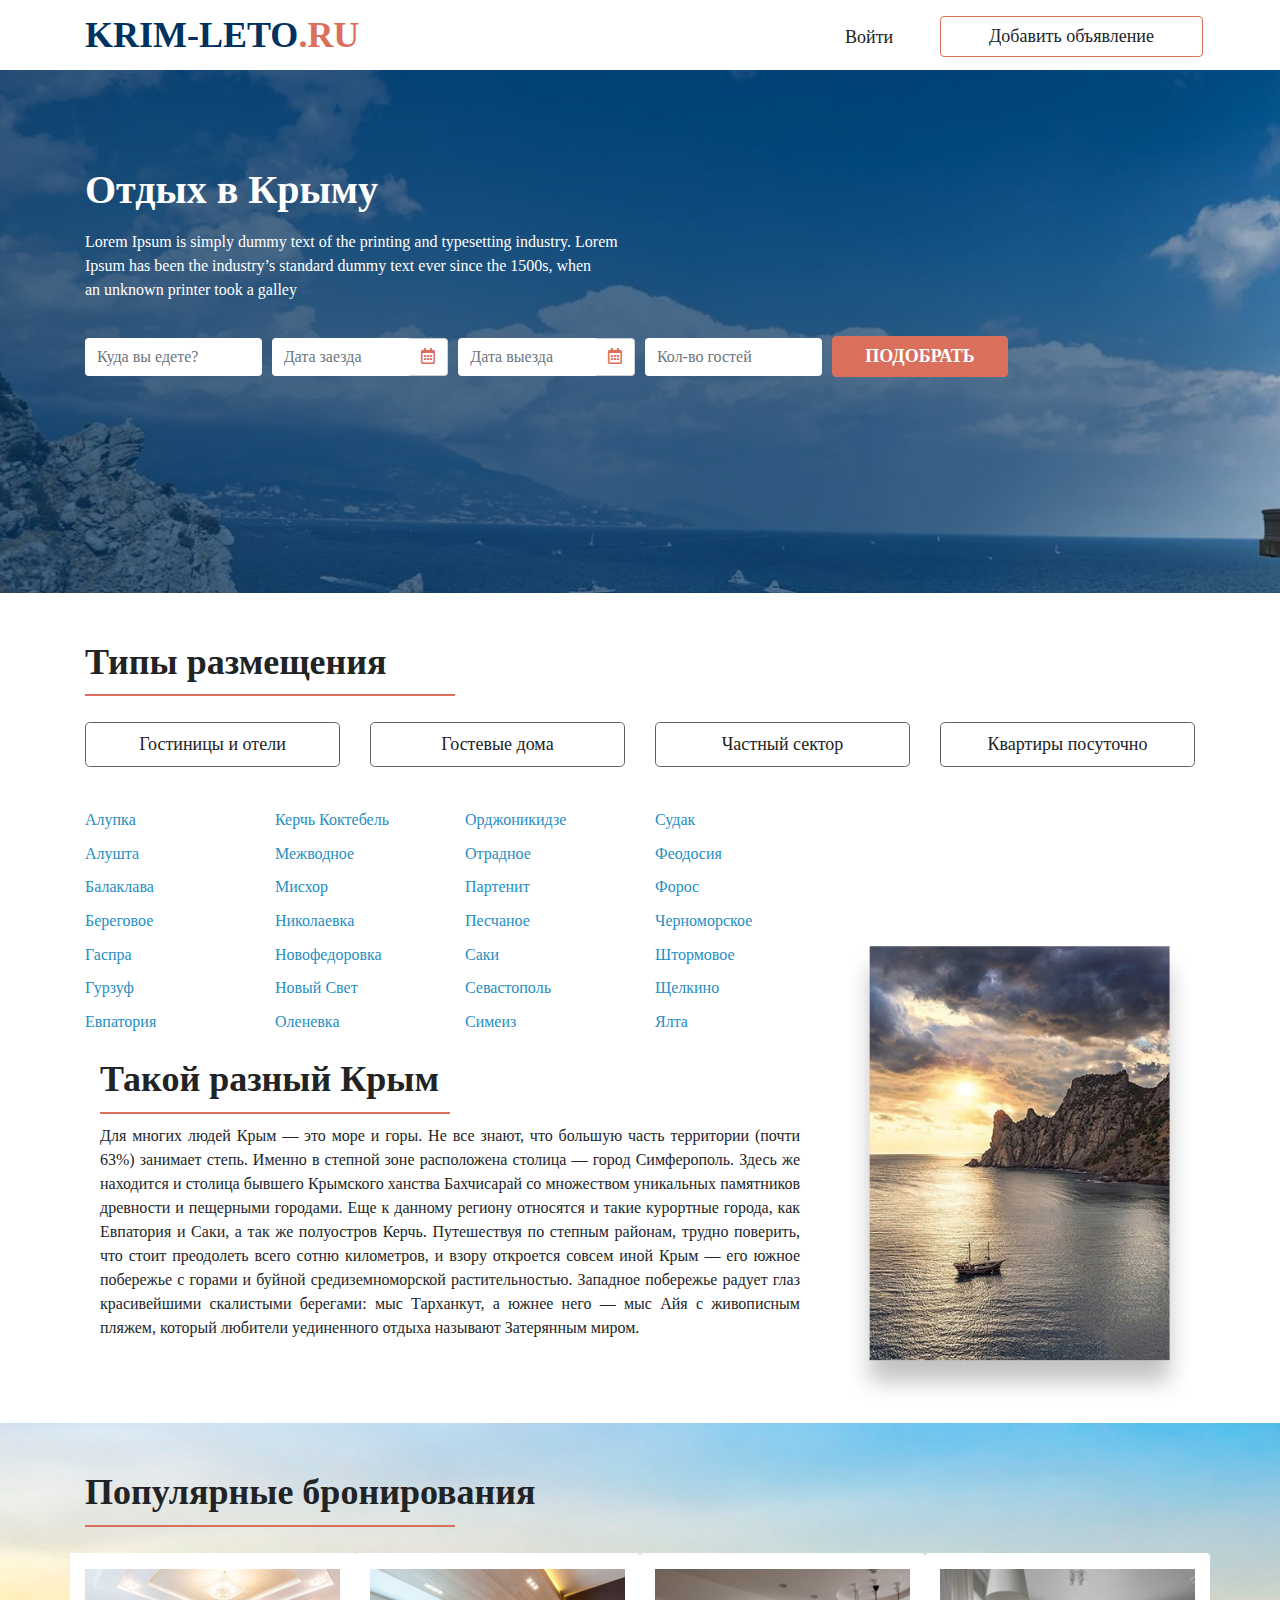
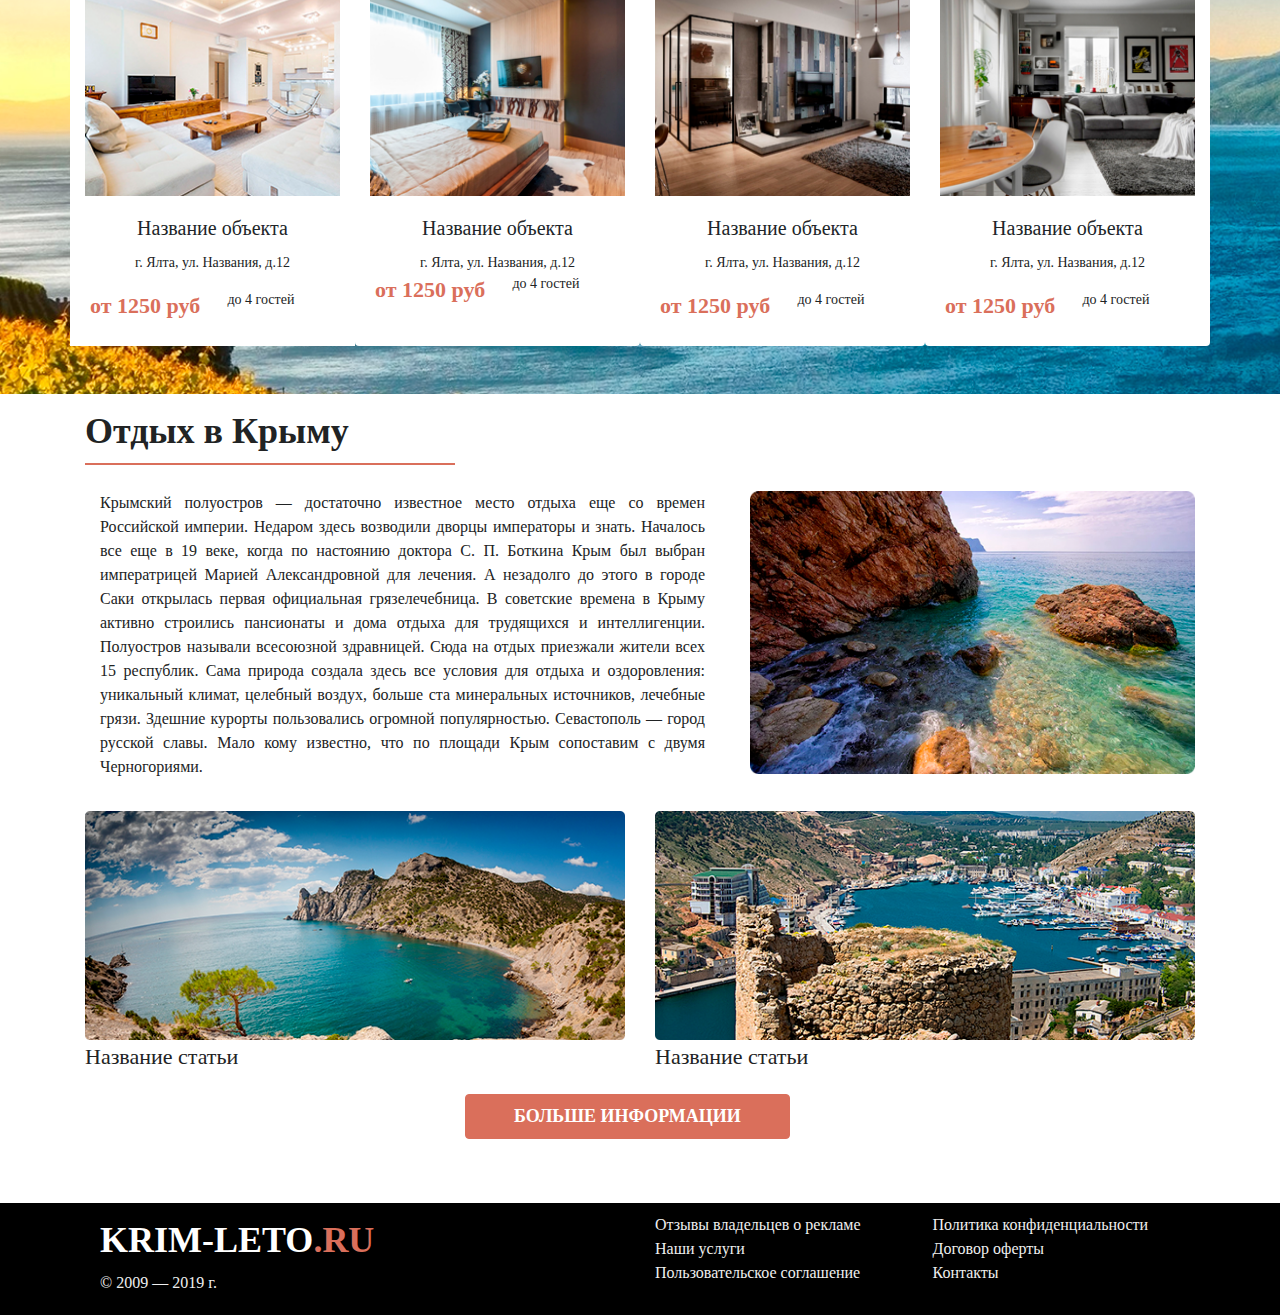
==== index.html @ 52e7d155 "1str" ====
<!doctype html>
<html lang="ru">

<head>
  <meta charset="utf-8">
  <meta name="viewport" content="width=device-width, initial-scale=1, shrink-to-fit=no">
  <title>Аренда недвижимости в&nbsp;Крыму</title>

  <link href="css/normalize.css" rel="stylesheet">
  <link rel="stylesheet" href="https://stackpath.bootstrapcdn.com/bootstrap/4.3.1/css/bootstrap.css" integrity="sha384-ggOyR0iXCbMQv3Xipma34MD+dH/1fQ784/j6cY/iJTQUOhcWr7x9JvoRxT2MZw1T" crossorigin="anonymous">
  <link rel="stylesheet" href="https://stackpath.bootstrapcdn.com/bootstrap/4.3.1/css/bootstrap.min.css" integrity="sha384-ggOyR0iXCbMQv3Xipma34MD+dH/1fQ784/j6cY/iJTQUOhcWr7x9JvoRxT2MZw1T" crossorigin="anonymous">
  <link href="css/bootstrap.css" rel="stylesheet">
  <link href="css/style.css" rel="stylesheet">
  <link rel="stylesheet" href="fontawesome/css/all.min.css">
  <script src="https://stackpath.bootstrapcdn.com/bootstrap/4.3.1/js/bootstrap.min.js" integrity="sha384-JjSmVgyd0p3pXB1rRibZUAYoIIy6OrQ6VrjIEaFf/nJGzIxFDsf4x0xIM+B07jRM" crossorigin="anonymous"></script>
  <link href="js/bootstrap.js">


</head>

<body class="krim-project">

  <header>
    <div class="menu-bar py-2">
      <div class="container">
        <div class="row">
          <div class="col-xl-8 col-12">
            <i class="fa fa-bars fa-2x d-xl-none d-xs-block px-3" aria-hidden="true"></i>
            <a class="krim_Leto_ru" href="/">Krim-leto<span class="logo-orange">.ru</span>
            </a>

          </div>
          <div class="col-xl-1 d-none d-xl-block pt-3">
            <a class="link-page navigation-item-link" href="#">Войти</a>
          </div>

          <div class="col-xl-3 d-none d-xl-block mt-2">
            <a class="btn px-5 navigation-item-button">Добавить&nbsp;объявление</a>
          </div>
        </div>
      </div>
    </div>


    <div class="header py-xl-5 pt-5 header-background img-fluid h-25">
      <div class="container pb-5">
        <div class="row align-items-center">

          <div class="col-xl-12 col-12 pt-xl-5 pb-xl-2 pb-1">
            <h1 class="header__title">Отдых в Крыму</h1>
          </div>


          <div class="col-xl-6 d-none d-xl-block">
            <p class="header__text">Lorem Ipsum is&nbsp;simply dummy text of&nbsp;the printing and typesetting industry. Lorem Ipsum has been the industry&rsquo;s standard dummy text ever since the 1500s, when an&nbsp;unknown printer took a&nbsp;galley</p>
          </div>
        </div>


        <div class="form-serch form-row pb-3 align-items-center pb-5 mb-5">
          <div class="col-xl-2 col-12 mb-4">
            <input type="text" class="form-control border-0" id="input_nav" placeholder="Куда вы&nbsp;едете?">
          </div>
          <div class="col-xl-2 col-6 mb-4">
            <div class="input-group">
              <input type="text" class="form-control border-0" placeholder="Дата заезда">
              <div class="input-group-append">
                <button class="btn btn_date" type="button">
                  <i class="far fa-calendar-alt"></i>
                </button>
              </div>
            </div>
          </div>
          <div class="col-xl-2 col-6 mb-4">
            <div class="input-group">
              <input type="text" class="form-control border-0" placeholder="Дата выезда">
              <div class="input-group-append">
                <button class="btn btn_date" type="button">
                  <i class="far fa-calendar-alt"></i>
                </button>
              </div>
            </div>
          </div>
          <div class="col-xl-2 col-12 mb-4">
            <input type="text" class="form-control border-0" id="input_guests" placeholder="Кол-во гостей">
          </div>
          <div class="col-xl-2 col-12 mb-4">
            <button type="submit" class="btn px-xl-4  w-100 choice__button ">Подобрать</button>
          </div>

        </div>
      </div>
    </div>

  </header>


  <main>
    <section class="about" id="about">
      <div class="container">
        <div class="row">
          <div class="col-xl-12 col-12 pt-5">
            <h2 class="about__title">Типы размещения</h2>
            <div class="col-xl-4 line"></div>
          </div>
        </div>
      </div>

      <div class="container my-3">
        <div class="row">
          <div class="objects__category col-xl-3 col-12 mb-3">
            <a href="#" class="objects__category__type btn btn-outline-secondary btn-lg btn-block" role="button" aria-pressed="true">Гостиницы и&nbsp;отели</a>
          </div>
          <div class="objects__category col-xl-3 col-12 mb-3">
            <a href="#" class="objects__category__type btn btn-outline-secondary btn-lg btn-block" role="button" aria-pressed="true">Гостевые дома</a>
          </div>
          <div class="objects__category col-xl-3 col-12 mb-3">
            <a href="#" class="objects__category__type btn btn-outline-secondary btn-lg btn-block" role="button" aria-pressed="true">Частный сектор</a>
          </div>
          <div class="objects__category col-xl-3 col-12 mb-3">
            <a href="#" class="objects__category__type btn btn-outline-secondary btn-lg btn-block" role="button" aria-pressed="true">Квартиры посуточно</a>

          </div>

        </div>
      </div>


      <div class="container">
        <div class="row">
          <div class="col-xl-8 col-12 left-side">

            <div class="row">
              <div class="col-xl-3 col-6">
                <h3 class="about_h3"> <a class="town" href="#">Алупка</a></h3>
                <h3 class="about_h3"> <a class="town" href="#">Алушта</a></h3>
                <h3 class="about_h3"> <a class="town" href="#">Балаклава</a></h3>
                <h3 class="about_h3"> <a class="town" href="#">Береговое</a></h3>
                <h3 class="about_h3"> <a class="town" href="#">Гаспра</a></h3>
                <h3 class="about_h3"> <a class="town" href="#">Гурзуф</a></h3>
                <h3 class="about_h3"> <a class="town" href="#">Евпатория</a></h3>
              </div>

              <div class="col-xl-3 col-6">
                <h3 class="about_h3"> <a class="town" href="#">Керчь&nbsp;Коктебель</a></h3>
                <h3 class="about_h3"> <a class="town" href="#">Межводное</a></h3>
                <h3 class="about_h3"> <a class="town" href="#">Мисхор</a></h3>
                <h3 class="about_h3"> <a class="town" href="#">Николаевка</a></h3>
                <h3 class="about_h3"> <a class="town" href="#">Новофедоровка</a></h3>
                <h3 class="about_h3"> <a class="town" href="#">Новый Свет</a></h3>
                <h3 class="about_h3"> <a class="town" href="#">Оленевка </a></h3>
              </div>
              <div class="col-xl-3 d-none d-xl-block">
                <h3 class="about_h3"> <a class="town" href="#">Орджоникидзе</a></h3>
                <h3 class="about_h3"> <a class="town" href="#">Отрадное</a></h3>
                <h3 class="about_h3"> <a class="town" href="#">Партенит</a></h3>
                <h3 class="about_h3"> <a class="town" href="#">Песчаное</a></h3>
                <h3 class="about_h3"> <a class="town" href="#">Саки</a></h3>
                <h3 class="about_h3"> <a class="town" href="#">Севастополь</a></h3>
                <h3 class="about_h3"> <a class="town" href="#">Симеиз</a></h3>
              </div>
              <div class="col-xl-3 d-none d-xl-block">
                <h3 class="about_h3"> <a class="town" href="#">Судак</a></h3>
                <h3 class="about_h3"> <a class="town" href="#">Феодосия</a></h3>
                <h3 class="about_h3"> <a class="town" href="#">Форос</a></h3>
                <h3 class="about_h3"> <a class="town" href="#">Черноморское</a></h3>
                <h3 class="about_h3"> <a class="town" href="#">Штормовое</a></h3>
                <h3 class="about_h3"> <a class="town" href="#">Щелкино</a></h3>
                <h3 class="about_h3"> <a class="town" href="#">Ялта</a></h3>
              </div>

              <div class="col-12 d-xl-none d-xs-block pt-3 pb-0">
                <a class="show-all" aria-hidden="true" href="#"><ins>
                    Смотреть все</ins>
                </a>
              </div>


            </div>



            <div class="col-xl-12 col-12 pt-4">
              <h2 class="about__title">Такой разный Крым</h2>
              <div class="col-xl-6 line"></div>
              <p class="te text-justify">Для многих людей Крым&nbsp;&mdash;
                это море и&nbsp;горы. Не&nbsp;все знают, что большую часть территории
                (почти 63%) занимает степь. Именно в&nbsp;степной зоне расположена
                столица&nbsp;&mdash; город Симферополь. Здесь&nbsp;же находится и&nbsp;столица
                бывшего Крымского ханства Бахчисарай со&nbsp;множеством уникальных памятников
                древности и&nbsp;пещерными городами. Еще к&nbsp;данному региону относятся и&nbsp;такие
                курортные города, как Евпатория и&nbsp;Саки, а&nbsp;так&nbsp;же полуостров Керчь.
                Путешествуя по&nbsp;степным районам, трудно поверить, что стоит преодолеть всего
                сотню километров, и&nbsp;взору откроется совсем иной Крым&nbsp;&mdash; его южное побережье
                с&nbsp;горами и&nbsp;буйной средиземноморской растительностью. Западное побережье радует
                глаз красивейшими скалистыми берегами: мыс Тарханкут, а&nbsp;южнее него&nbsp;&mdash;
                мыс Айя с&nbsp;живописным пляжем, который любители уединенного отдыха называют
                Затерянным миром.</p>
            </div>
          </div>





          <div class="col-xl-4 col-12 mt-xl-5 pt-xl-5">
            <p> <img class="mt-xl-5 w-100 h-100 image-hover img-rotate-y" src="images/shadow.png" alt="Бронирования в Крыму">
          </div>
        </div>
      </div>


    </section>

    <section class="cards py-5">
      <div class="container">
        <div class="row">
          <div class="col-xl-12 col-12">
            <h2 class="about__title">Популярные бронирования</h2>
            <div class="col-xl-4 line"></div>
          </div>
        </div>
      </div>

      <div class="mt-3">
        <div class="container">
          <div class="row justify-content-center">
            <div class="col-xl-3 col-11 cards__popular__object">
              <img src="images/hotel4.png" class="image-krim card-img-top pt-3" alt="Объект в Крыму">
              <div class="card-body">
                <h5 class="card-title text-center">Название объекта</h5>
                <p class="cards__popular__object__adress text-center">г. Ялта, ул. Названия, д.12</p>
                <div class="info">
                  <div class="row">
                    <div class="col-xl-6 px-0">

                      <p class="card-text">
                        <small class="cards__popular__object__price">от&nbsp;1250 руб</small></p>
                    </div>
                    <div class="col-xl-6">
                      <p class="cards__popular__object__guest">до&nbsp;4&nbsp;гостей</p>
                    </div>
                  </div>
                </div>
              </div>
            </div>


            <div class="col-xl-3 d-none col-11 d-xl-block card cards__popular__object">
              <img src="images/hotel3.png" class="image-krim card-img-top pt-3" alt="Объект в Крыму">
              <div class="card-body">
                <h5 class="card-title text-center">Название объекта</h5>
                <div class="cards__popular__object__adress text-center">г. Ялта, ул. Названия, д.12</div>
                <div class="info">
                  <div class="row">
                    <div class="col-xl-6 px-0">

                      <p class="card-text">
                        <small class="cards__popular__object__price">от&nbsp;1250 руб</small></p>
                    </div>
                    <div class="col-xl-6">
                      <p class="cards__popular__object__guest">до&nbsp;4&nbsp;гостей</p>
                    </div>
                  </div>
                </div>
              </div>
            </div>

            <div class="col-xl-3 col-11 d-none d-xl-block card cards__popular__object">
              <img src="images/hotel2.png" class="image-krim card-img-top pt-3" alt="Объект в Крыму">
              <div class="card-body">
                <h5 class="card-title text-center">Название объекта</h5>
                <p class="cards__popular__object__adress text-center">г. Ялта, ул. Названия, д.12</p>
                <div class="info">
                  <div class="row">
                    <div class="col-xl-6 px-0">

                      <p class="card-text">
                        <small class="cards__popular__object__price">от&nbsp;1250 руб</small></p>
                    </div>
                    <div class="col-xl-6">
                      <p class="cards__popular__object__guest">до&nbsp;4&nbsp;гостей</p>
                    </div>
                  </div>
                </div>
              </div>
            </div>

            <div class="col-xl-3 col-11 d-none d-xl-block card cards__popular__object">
              <img src="images/hotel1.png" class="image-krim card-img-top pt-3" alt="Объект в Крыму">
              <div class="card-body">
                <h5 class="card-title text-center">Название объекта</h5>
                <p class="cards__popular__object__adress text-center">г. Ялта, ул. Названия, д.12</p>
                <div class="info">
                  <div class="row">
                    <div class="col-xl-6 px-0">
                      <p class="card-text">
                        <small class="cards__popular__object__price">от&nbsp;1250 руб</small></p>
                    </div>
                    <div class="col-xl-6">
                      <p class="cards__popular__object__guest">до&nbsp;4&nbsp;гостей</p>
                    </div>
                  </div>
                </div>
              </div>
            </div>
          </div>
          <div class="col-12 mt-3 d-lg-none">
            <ol class="carousel-indicators">
              <li data-target="#slider" data-slide-to="0" class="active"></li>
              <li data-target="#slider" data-slide-to="1" class="static mx-2"></li>
              <li data-target="#slider" data-slide-to="2" class="static mx-2"></li>
              <li data-target="#slider" data-slide-to="3" class="static"></li>

            </ol>
          </div>
        </div>
      </div>
    </section>


    <section class="articles" id="articles">

      <article class="seo-block">
        <div class="container">
          <div class="row">
            <div class="col-xl-12 col-12 py-3">
              <h2 class="about__title">Отдых в&nbsp;Крыму</h2>
              <div class="col-xl-4 line"></div>
            </div>
          </div>
        </div>

        <div class="container">
          <div class="row">
            <div class="col-xl-7 col-12">
              <div class="col-xl-12 col-12">
                <p class="seo-text text-justify">Крымский полуостров&nbsp;&mdash; достаточно известное место отдыха еще со&nbsp;времен Российской империи. Недаром здесь возводили дворцы императоры и&nbsp;знать. Началось все еще в&nbsp;19 веке, когда по&nbsp;настоянию доктора <nobr>С. П. Боткина</nobr> Крым был выбран императрицей Марией Александровной для лечения. А&nbsp;незадолго до&nbsp;этого в&nbsp;городе Саки открылась первая официальная грязелечебница. В&nbsp;советские времена в&nbsp;Крыму активно строились пансионаты и&nbsp;дома отдыха для трудящихся и&nbsp;интеллигенции. Полуостров называли всесоюзной здравницей. Сюда на&nbsp;отдых приезжали жители всех 15 республик. Сама природа создала здесь все условия для отдыха и&nbsp;оздоровления: уникальный климат, целебный воздух, больше ста минеральных источников, лечебные грязи. Здешние курорты пользовались огромной популярностью. Севастополь&nbsp;&mdash; город русской славы. Мало кому известно, что по&nbsp;площади Крым сопоставим с&nbsp;двумя Черногориями.</p>
              </div>
            </div>
            <div class="col-xl-5 col-12 r-0 pb-3">
              <img src="images/more.png" class="image-krim" alt="Крымские скалы">
              <div class="col-12 d-lg-none line-grey"></div>

            </div>


            <div class="col-xl-6 col-12">

              <img src="images/buhta2.png" class="image-krim mt-3" alt="Крымская бухта">
              <h2 class="seo-article pt-1">Название статьи</h2>
            </div>
            <div class="col-xl-6 col-12">
              <img src="images/buhta.png" class="image-krim mt-3" alt="Крымcкое побережье">
              <h2 class="seo-article pt-1">Название статьи</h2>

            </div>
          </div>
        </div>


      </article>



      <div class="container">
        <div class="row">
          <div class="col-xl-4 col-12 mx-auto pt-3 pb-5">
            <a href="" class="btn btn-large px-5 py-2 choice__button ">Больше информации</a>
          </div>
        </div>
      </div>




    </section>
  </main>

  <footer class="footer-info mt-3">
    <div class="container">
      <div class="row d-flex justify-content-between mx-auto text-xl-left text-lg-left text-center">

        <div class="col-xl-6 col-12">
          <ul class="ulmenu1">
            <li>
              <a class="krim_Leto_ru down-logo mb-3" href="/">Krim-leto<span class="logo-orange">.ru</span>
              </a>
            </li>
          </ul>


        </div>
        <div class="col-xl-3 col-12">
          <div class="py-0 mt-0 footer-info"><a href="" class="footer-doc footer-feed">Отзывы владельцев о&nbsp;рекламе</a></div>
          <div class="py-0 mt-0 footer-info"><a href="" class="footer-doc footer-serv">Наши услуги</a></div>
          <div class="py-0 mt-0 footer-info"><a href="" class="footer-doc footer-user">Пользовательское соглашение</a>
          </div>
        </div>
        <div class="col-xl-3 col-12 ">
          <div class="py-0 mt-0footer-info"><a href="" class="footer-doc footer-conf">Политика конфиденциальности</a>
          </div>
          <div class="py-0 mt-0 footer-info"><a href="" class="footer-doc footer-contract">Договор оферты</a>
          </div>
          <div class="py-0 mt-0 footer-info"><a href="" class="footer-doc footer-contakt">Контакты</a>
          </div>
        </div>
        <div class="col-xl-3 col-12 mt-xl-n4">
          <div class="footer-info footer-doc">© 2009 — 2019 г.</div>
        </div>
      </div>
    </div>

  </footer>









  </section>








</body>

</html>
---- css/style.css ----
@import 'fonts.css';

body {
  position: relative;
}


ul,
li {
  display: block;
  padding: 0;
  margin: 0;
  list-style: none;
}

a:hover {
  text-decoration: none;
}

a:active,
a:focus {
  outline: none;
}

input[type="text"]:active {
  visibility: hidden;
}


logo:hover {
  outline: none;
}

.krim_Leto_ru {
  font-size: 36px;
  font-weight: bold;
  text-transform: uppercase;
  color: rgb(0, 49, 95);


}

.logo-orange {
  color: rgb(218, 111, 91);
}

.navigation-item-link {
  font-family: "Gilroy";
  color: #212324;
  font-size: 18px;
}

.menu__item a:hover {
  text-decoration: none;
  color: #332599;
}

.navigation-item-button {
  font-family: "Gilroy";
  font-size: 18px;
  border-color: rgb(218, 111, 91);
  border-style: solid;
  background: white;
}

.header {
  background-size: cover;
  color: white;
  background-image: url(../images/header.png);
}

h1 {

  color: rgb(255, 255, 255);
  font-weight: bold;
}



.krim-project {
  font-family: "Gilroy";
}

.choice {
  margin-top: 16px;
}

.form-serch {
  margin-top: 18px;
}

.choice__button {
  font-size: 18px;
  color: rgb(255, 255, 255);
  font-weight: bold;
  text-transform: uppercase;
  background-color: rgb(218, 111, 91);
  border-color: rgb(218, 111, 91);
  border-style: solid;
}

.about__title {
  font-family: "Gilroy";
  font-size: 36px;
  color: rgb(33, 35, 36);
  font-weight: bold;
}

.line {
  border-bottom: 2px solid rgb(218, 111, 91);
  margin: 10px 0;
}

.line-grey {
  border-bottom: 2px solid rgb(105, 110, 120);
  margin: 10px 0;
}


.objects {}

.towns-group {
  margin-top: 5px;
  margin-bottom: 28px;
}

.town {
  font-family: "Gilroy";
  font-size: 16px;
  color: rgb(38, 142, 194);
  font-weight: normal;
}

.about_h3 {
  margin-top: 0;
  margin-bottom: 0;
}

.text {
  margin-top: 0;
  font-size: 16px;
  color: rgb(33, 35, 36);
  line-height: 1.5;

}

.objects__category__type {
  font-size: 18px;
  font-family: "Gilroy";
  color: rgb(33, 35, 36);
  border-color: rgb(98, 96, 104);
  border-style: solid;
}

.cards {
  background-size: cover;
  background-position: center;
  background-repeat: no-repeat;
  background-color: white;
  background-image: url(../images/fonmore.png);
}

.cards__popular__object {
  background-color: rgb(255, 255, 255);
  border: 0;
  max-width: 100%;
  height: auto;

}

..cards__popular__object:hover {
  box-shadow: 0px 24px 57px 0px rgb(0, 0, 0);
}


.cards__popular__object__adress {
  font-size: 14px;
  font-family: "Gilroy";
  color: rgb(33, 35, 36);

}


.cards__popular__object__price {
  font-size: 22px;
  font-family: "Gilroy";
  color: rgb(218, 111, 91);
  font-weight: bold;

}

.cards__popular__object__guest {
  font-size: 14px;
  font-family: "Gilroy";
  color: rgb(33, 35, 36);
}

.footer-info {
  padding: 10px 0;
  background-color: black;
}

.seo-text {
  font-size: 16px;
  font-family: "Gilroy";
  color: rgb(33, 35, 36);
  line-height: 1.5;
}


.down-logo {
  font-size: 36px;
  font-family: "Gilroy";
  color: rgb(255, 255, 255);
  font-weight: bold;
  text-transform: uppercase;
}

.footer-doc {
  font-size: 16px;
  font-family: "Gilroy";
  color: rgb(239, 239, 239);
  line-height: 1.5;
}

.seo-article {
  font-size: 22px;
  color: rgb(33, 35, 36);
}

.logofooter {
  color: black;

}



.down-logo {
  color: rgb(255, 255, 255);
}

.logo:hover {
  outline: none;
}


.fa,
.far {
  color: rgb(218, 111, 91);
}

.btn_date {
  background: white;
  border: solid rgb(207, 210, 213) 1px;
  border-left: 0;
}

.Кол_во_гостей {
  font-size: 16px;
  font-family: "Gilroy";
  color: rgb(33, 35, 36);
  position: absolute;
  left: 973.609px;
  top: 341.603px;
  z-index: 18;
}

.form-control:active {
  border: none;
}

.show-all {
  font-size: 16px;
  color: rgb(218, 111, 91);
}



button.active.focus,
button.active:focus,
button.focus,
button:active.focus,
button:active:focus,
button:focus,
.btn.active.focus,
.btn.active:focus,
.btn.focus,
.btn:active.focus,
.btn:active:focus,
.btn:focus {
  outline: 0 !important;
  outline-color: transparent !important;
  outline-width: 0 !important;
  outline-style: none !important;
  box-shadow: 0 0 0 0 rgba(0, 123, 255, 0) !important;
}

.image-krim {
  max-width: 100%;
  height: auto;
}

.image-hover * {
  -moz-box-sizing: border-box;
  -webkit-box-sizing: border-box;
  box-sizing: border-box
}

.image-hover {
  position: relative;
  display: inline-block;
  overflow: hidden;
  background: #fff;

}

.image-hover a {
  text-decoration: none
}


.img-rotate-y {
  transition: all 1.2s ease-in-out;
  -webkit-transition: all 1.3s ease-in-out;
  -moz-transition: all 1.3s ease-in-out;
  -ms-transition: all 1.3s ease-in-out;
  -o-transition: all 1.3s ease-in-out;
}

.img-rotate-y:hover {
  transform: rotateY(180deg);
  -webkit-transform: rotateY(180deg);
  -moz-transform: rotateY(180deg);
  -ms-transform: rotateY(180deg);
  -o-transform: rotateY(180deg);
}



.carousel-indicators li {
  width: 20px;
  height: 20px;
  border-radius: 100%;
  background-color: rgb(218, 111, 91);
  ;
  ;
}

.carousel-indicators {
  bottom: -50px;
}
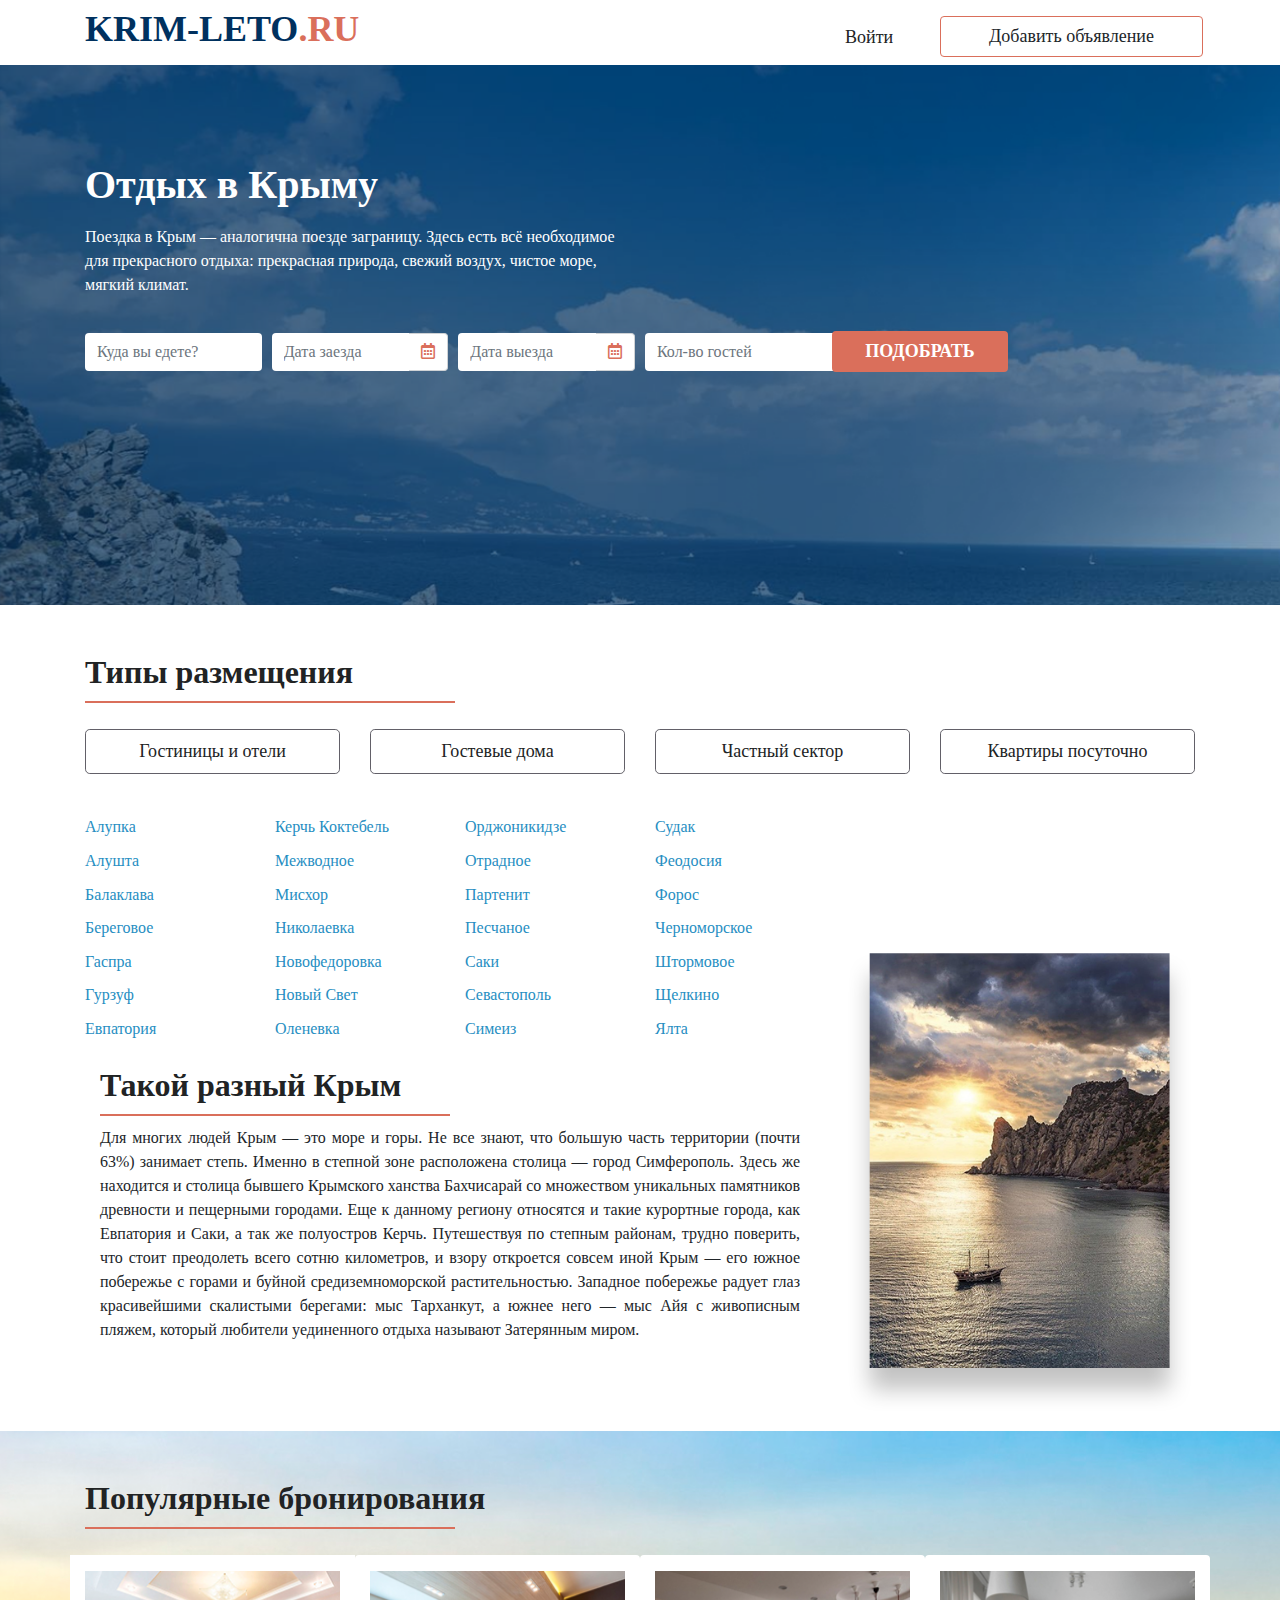
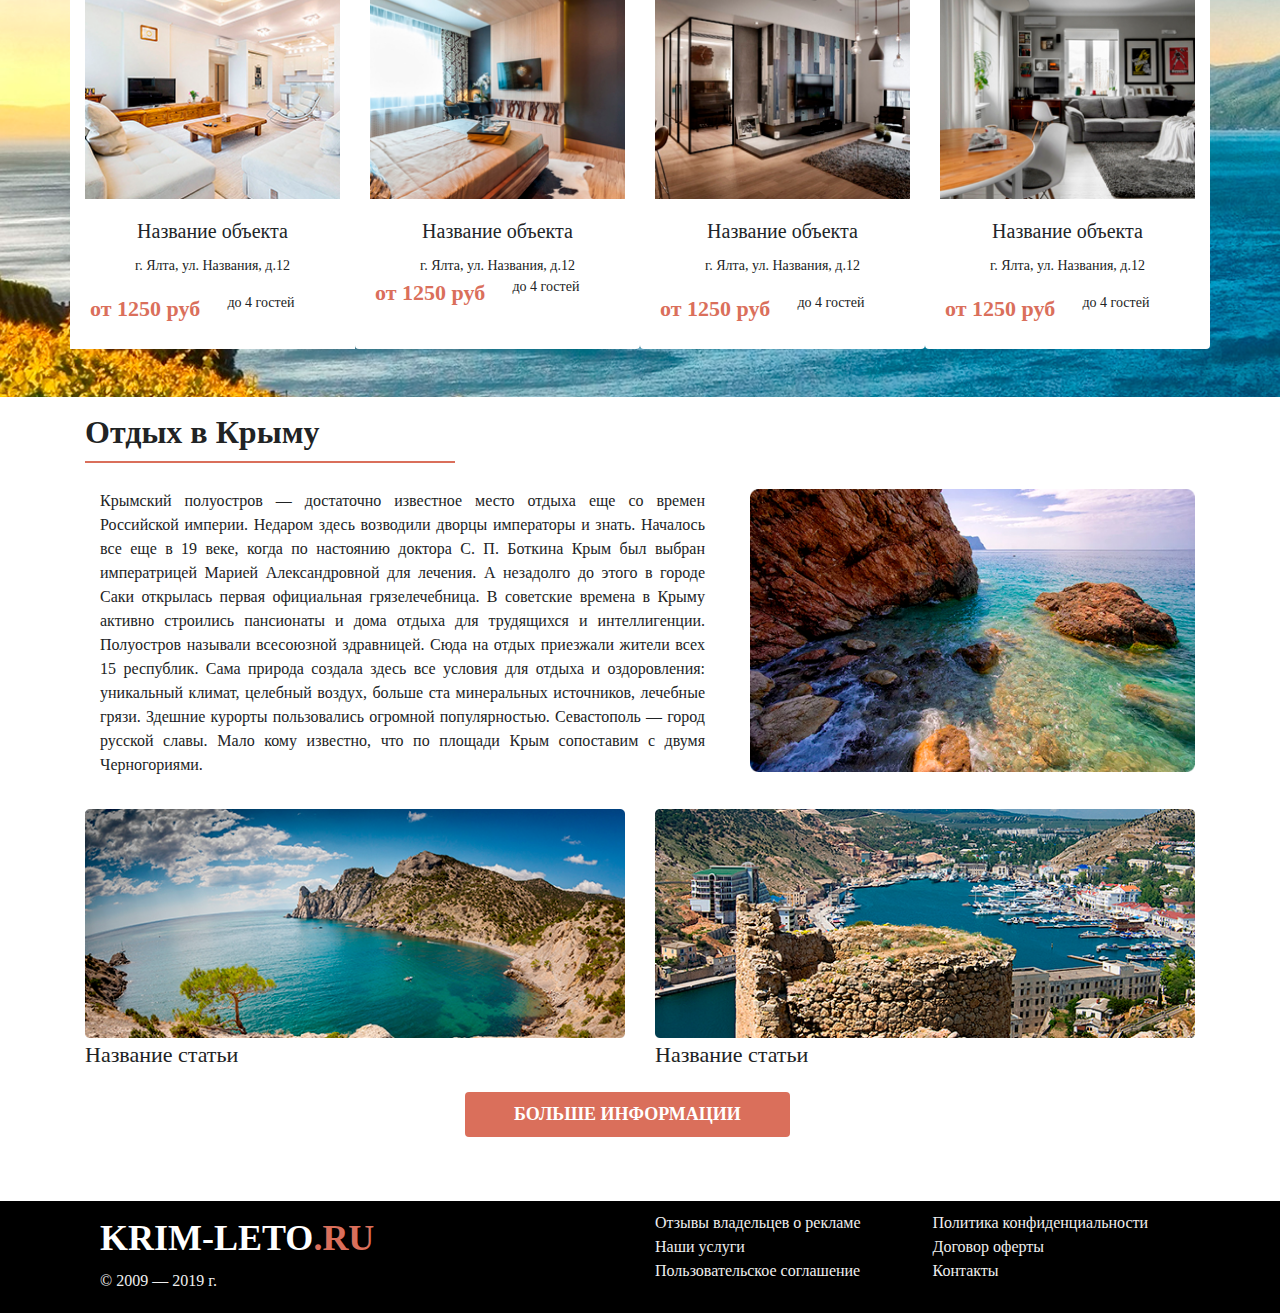
==== commit 55292db5: "3" ====
--- a/index.html
+++ b/index.html
@@ -13,7 +13,8 @@
   <link href="css/style.css" rel="stylesheet">
   <link rel="stylesheet" href="fontawesome/css/all.min.css">
   <script src="https://stackpath.bootstrapcdn.com/bootstrap/4.3.1/js/bootstrap.min.js" integrity="sha384-JjSmVgyd0p3pXB1rRibZUAYoIIy6OrQ6VrjIEaFf/nJGzIxFDsf4x0xIM+B07jRM" crossorigin="anonymous"></script>
-  <link href="js/bootstrap.js">
+  <script src="js/bootstrap.js"></script>
+
 
 
 </head>
@@ -24,17 +25,16 @@
     <div class="menu-bar py-2">
       <div class="container">
         <div class="row">
-          <div class="col-xl-8 col-12">
-            <i class="fa fa-bars fa-2x d-xl-none d-xs-block px-3" aria-hidden="true"></i>
-            <a class="krim_Leto_ru" href="/">Krim-leto<span class="logo-orange">.ru</span>
+          <div class="col-xl-8 col-lg-7 col-12 w-100">
+            <i class="fa fa-bars fa-2x d-xl-none d-lg-none d-xs-block px-2" aria-hidden="true"></i>
+            <a class="krim_Leto_ru display-4" href="/">Krim-leto<span class="logo-orange">.ru</span>
             </a>
 
           </div>
-          <div class="col-xl-1 d-none d-xl-block pt-3">
+          <div class="col-xl-1 col-lg-1 d-none d-lg-block pt-3">
             <a class="link-page navigation-item-link" href="#">Войти</a>
           </div>
-
-          <div class="col-xl-3 d-none d-xl-block mt-2">
+          <div class="col-xl-3 col-lg-2 d-none d-lg-block mt-2">
             <a class="btn px-5 navigation-item-button">Добавить&nbsp;объявление</a>
           </div>
         </div>
@@ -42,28 +42,26 @@
     </div>
 
 
-    <div class="header py-xl-5 pt-5 header-background img-fluid h-25">
+    <div class="header py-xl-5 pt-4 header-background img-fluid">
       <div class="container pb-5">
         <div class="row align-items-center">
-
           <div class="col-xl-12 col-12 pt-xl-5 pb-xl-2 pb-1">
             <h1 class="header__title">Отдых в Крыму</h1>
           </div>
-
-
-          <div class="col-xl-6 d-none d-xl-block">
-            <p class="header__text">Lorem Ipsum is&nbsp;simply dummy text of&nbsp;the printing and typesetting industry. Lorem Ipsum has been the industry&rsquo;s standard dummy text ever since the 1500s, when an&nbsp;unknown printer took a&nbsp;galley</p>
+          <div class="col-lg-6 d-none d-lg-block">
+            <p class="header__text">Поездка в Крым — аналогична поезде заграницу. Здесь есть всё необходимое для прекрасного отдыха: прекрасная природа, свежий воздух, чистое море, мягкий климат.</p>
           </div>
         </div>
 
 
         <div class="form-serch form-row pb-3 align-items-center pb-5 mb-5">
-          <div class="col-xl-2 col-12 mb-4">
+          <div class="col-lg-2 col-12 mb-4">
             <input type="text" class="form-control border-0" id="input_nav" placeholder="Куда вы&nbsp;едете?">
           </div>
-          <div class="col-xl-2 col-6 mb-4">
+          <div class="col-lg-2 col-6 mb-4">
             <div class="input-group">
-              <input type="text" class="form-control border-0" placeholder="Дата заезда">
+              <input type="text" class="form-control big_input border-0" name="somename" placeholder="Дата заезда">
+              <input type="text" class="form-control small_input border-0" name="somename" placeholder="Заезд">
               <div class="input-group-append">
                 <button class="btn btn_date" type="button">
                   <i class="far fa-calendar-alt"></i>
@@ -71,9 +69,10 @@
               </div>
             </div>
           </div>
-          <div class="col-xl-2 col-6 mb-4">
+          <div class="col-lg-2 col-6 mb-4">
             <div class="input-group">
-              <input type="text" class="form-control border-0" placeholder="Дата выезда">
+              <input type="text" class="form-control big_input border-0" name="somename" placeholder="Дата выезда">
+              <input type="text" class="form-control small_input border-0" name="somename" placeholder="Выезд">
               <div class="input-group-append">
                 <button class="btn btn_date" type="button">
                   <i class="far fa-calendar-alt"></i>
@@ -81,10 +80,11 @@
               </div>
             </div>
           </div>
-          <div class="col-xl-2 col-12 mb-4">
-            <input type="text" class="form-control border-0" id="input_guests" placeholder="Кол-во гостей">
-          </div>
-          <div class="col-xl-2 col-12 mb-4">
+          <div class="col-lg-2 col-12 mb-4">
+            <input type="text" class="form-control big_input border-0" name="somename" placeholder="Кол-во гостей">
+            <input type="text" class="form-control small_input border-0" name="somename" placeholder="Количество гостей">
+          </div>
+          <div class="col-lg-2 col-12 mb-4">
             <button type="submit" class="btn px-xl-4  w-100 choice__button ">Подобрать</button>
           </div>
 
@@ -93,13 +93,12 @@
     </div>
 
   </header>
-
 
   <main>
     <section class="about" id="about">
       <div class="container">
         <div class="row">
-          <div class="col-xl-12 col-12 pt-5">
+          <div class="col-lg-12 col-12 pt-5">
             <h2 class="about__title">Типы размещения</h2>
             <div class="col-xl-4 line"></div>
           </div>
@@ -108,30 +107,28 @@
 
       <div class="container my-3">
         <div class="row">
-          <div class="objects__category col-xl-3 col-12 mb-3">
+          <div class="objects__category col-xl-2 col-xl-3 col-lg-6 col-12 mb-3">
             <a href="#" class="objects__category__type btn btn-outline-secondary btn-lg btn-block" role="button" aria-pressed="true">Гостиницы и&nbsp;отели</a>
           </div>
-          <div class="objects__category col-xl-3 col-12 mb-3">
+          <div class="objects__category col-xl-2 col-xl-3 col-lg-6 col-12 mb-3">
             <a href="#" class="objects__category__type btn btn-outline-secondary btn-lg btn-block" role="button" aria-pressed="true">Гостевые дома</a>
           </div>
-          <div class="objects__category col-xl-3 col-12 mb-3">
+          <div class="objects__category col-xl-2 col-xl-3 col-lg-6 col-12 mb-3">
             <a href="#" class="objects__category__type btn btn-outline-secondary btn-lg btn-block" role="button" aria-pressed="true">Частный сектор</a>
           </div>
-          <div class="objects__category col-xl-3 col-12 mb-3">
+          <div class="objects__category col-xl-2 col-xl-3 col-lg-6 col-12 mb-3">
             <a href="#" class="objects__category__type btn btn-outline-secondary btn-lg btn-block" role="button" aria-pressed="true">Квартиры посуточно</a>
-
-          </div>
-
+          </div>
         </div>
       </div>
 
 
       <div class="container">
         <div class="row">
-          <div class="col-xl-8 col-12 left-side">
+          <div class="col-lg-8 col-12 left-side">
 
             <div class="row">
-              <div class="col-xl-3 col-6">
+              <div class="col-lg-3 col-6">
                 <h3 class="about_h3"> <a class="town" href="#">Алупка</a></h3>
                 <h3 class="about_h3"> <a class="town" href="#">Алушта</a></h3>
                 <h3 class="about_h3"> <a class="town" href="#">Балаклава</a></h3>
@@ -141,7 +138,7 @@
                 <h3 class="about_h3"> <a class="town" href="#">Евпатория</a></h3>
               </div>
 
-              <div class="col-xl-3 col-6">
+              <div class="col-lg-3 col-6">
                 <h3 class="about_h3"> <a class="town" href="#">Керчь&nbsp;Коктебель</a></h3>
                 <h3 class="about_h3"> <a class="town" href="#">Межводное</a></h3>
                 <h3 class="about_h3"> <a class="town" href="#">Мисхор</a></h3>
@@ -150,7 +147,7 @@
                 <h3 class="about_h3"> <a class="town" href="#">Новый Свет</a></h3>
                 <h3 class="about_h3"> <a class="town" href="#">Оленевка </a></h3>
               </div>
-              <div class="col-xl-3 d-none d-xl-block">
+              <div class="col-lg-3 d-none d-lg-block">
                 <h3 class="about_h3"> <a class="town" href="#">Орджоникидзе</a></h3>
                 <h3 class="about_h3"> <a class="town" href="#">Отрадное</a></h3>
                 <h3 class="about_h3"> <a class="town" href="#">Партенит</a></h3>
@@ -159,7 +156,7 @@
                 <h3 class="about_h3"> <a class="town" href="#">Севастополь</a></h3>
                 <h3 class="about_h3"> <a class="town" href="#">Симеиз</a></h3>
               </div>
-              <div class="col-xl-3 d-none d-xl-block">
+              <div class="col-lg-3 d-none d-lg-block">
                 <h3 class="about_h3"> <a class="town" href="#">Судак</a></h3>
                 <h3 class="about_h3"> <a class="town" href="#">Феодосия</a></h3>
                 <h3 class="about_h3"> <a class="town" href="#">Форос</a></h3>
@@ -169,18 +166,15 @@
                 <h3 class="about_h3"> <a class="town" href="#">Ялта</a></h3>
               </div>
 
-              <div class="col-12 d-xl-none d-xs-block pt-3 pb-0">
+              <div class="col-12 d-lg-none d-xs-block pt-3 pb-0">
                 <a class="show-all" aria-hidden="true" href="#"><ins>
                     Смотреть все</ins>
                 </a>
               </div>
 
-
-            </div>
-
-
-
-            <div class="col-xl-12 col-12 pt-4">
+            </div>
+
+            <div class="col-lg-12 col-12 pt-4">
               <h2 class="about__title">Такой разный Крым</h2>
               <div class="col-xl-6 line"></div>
               <p class="te text-justify">Для многих людей Крым&nbsp;&mdash;
@@ -200,24 +194,19 @@
           </div>
 
 
-
-
-
-          <div class="col-xl-4 col-12 mt-xl-5 pt-xl-5">
+          <div class="col-lg-4 col-12 mt-lg-5 pt-lg-5">
             <p> <img class="mt-xl-5 w-100 h-100 image-hover img-rotate-y" src="images/shadow.png" alt="Бронирования в Крыму">
           </div>
         </div>
       </div>
-
-
     </section>
 
     <section class="cards py-5">
       <div class="container">
         <div class="row">
-          <div class="col-xl-12 col-12">
+          <div class="col-lg-12 col-12">
             <h2 class="about__title">Популярные бронирования</h2>
-            <div class="col-xl-4 line"></div>
+            <div class="col-lg-4 line"></div>
           </div>
         </div>
       </div>
@@ -225,7 +214,7 @@
       <div class="mt-3">
         <div class="container">
           <div class="row justify-content-center">
-            <div class="col-xl-3 col-11 cards__popular__object">
+            <div class="col-lg-3 col-md-8 col-11 cards__popular__object">
               <img src="images/hotel4.png" class="image-krim card-img-top pt-3" alt="Объект в Крыму">
               <div class="card-body">
                 <h5 class="card-title text-center">Название объекта</h5>
@@ -246,7 +235,7 @@
             </div>
 
 
-            <div class="col-xl-3 d-none col-11 d-xl-block card cards__popular__object">
+            <div class="col-lg-3 col-md-8 d-none col-11 d-lg-block card cards__popular__object">
               <img src="images/hotel3.png" class="image-krim card-img-top pt-3" alt="Объект в Крыму">
               <div class="card-body">
                 <h5 class="card-title text-center">Название объекта</h5>
@@ -266,7 +255,7 @@
               </div>
             </div>
 
-            <div class="col-xl-3 col-11 d-none d-xl-block card cards__popular__object">
+            <div class="col-lg-3 col-md-8 col-11 d-none d-lg-block card cards__popular__object">
               <img src="images/hotel2.png" class="image-krim card-img-top pt-3" alt="Объект в Крыму">
               <div class="card-body">
                 <h5 class="card-title text-center">Название объекта</h5>
@@ -286,7 +275,7 @@
               </div>
             </div>
 
-            <div class="col-xl-3 col-11 d-none d-xl-block card cards__popular__object">
+            <div class="col-lg-3 col-md-8 col-11 d-none d-lg-block card cards__popular__object">
               <img src="images/hotel1.png" class="image-krim card-img-top pt-3" alt="Объект в Крыму">
               <div class="card-body">
                 <h5 class="card-title text-center">Название объекта</h5>
@@ -333,24 +322,23 @@
 
         <div class="container">
           <div class="row">
-            <div class="col-xl-7 col-12">
-              <div class="col-xl-12 col-12">
-                <p class="seo-text text-justify">Крымский полуостров&nbsp;&mdash; достаточно известное место отдыха еще со&nbsp;времен Российской империи. Недаром здесь возводили дворцы императоры и&nbsp;знать. Началось все еще в&nbsp;19 веке, когда по&nbsp;настоянию доктора <nobr>С. П. Боткина</nobr> Крым был выбран императрицей Марией Александровной для лечения. А&nbsp;незадолго до&nbsp;этого в&nbsp;городе Саки открылась первая официальная грязелечебница. В&nbsp;советские времена в&nbsp;Крыму активно строились пансионаты и&nbsp;дома отдыха для трудящихся и&nbsp;интеллигенции. Полуостров называли всесоюзной здравницей. Сюда на&nbsp;отдых приезжали жители всех 15 республик. Сама природа создала здесь все условия для отдыха и&nbsp;оздоровления: уникальный климат, целебный воздух, больше ста минеральных источников, лечебные грязи. Здешние курорты пользовались огромной популярностью. Севастополь&nbsp;&mdash; город русской славы. Мало кому известно, что по&nbsp;площади Крым сопоставим с&nbsp;двумя Черногориями.</p>
-              </div>
-            </div>
-            <div class="col-xl-5 col-12 r-0 pb-3">
+            <div class="col-lg-7 col-12">
+              <div class="col-lg-12 col-12">
+                <p class="seo-text text-justify">Крымский полуостров&nbsp;&mdash; достаточно известное место отдыха еще со&nbsp;времен Российской империи. Недаром здесь возводили дворцы императоры и&nbsp;знать. Началось все еще в&nbsp;19 веке, когда по&nbsp;настоянию доктора С. П. Боткина Крым был выбран императрицей Марией Александровной для лечения. А&nbsp;незадолго до&nbsp;этого в&nbsp;городе Саки открылась первая официальная грязелечебница. В&nbsp;советские времена в&nbsp;Крыму активно строились пансионаты и&nbsp;дома отдыха для трудящихся и&nbsp;интеллигенции. Полуостров называли всесоюзной здравницей. Сюда на&nbsp;отдых приезжали жители всех 15 республик. Сама природа создала здесь все условия для отдыха и&nbsp;оздоровления: уникальный климат, целебный воздух, больше ста минеральных источников, лечебные грязи. Здешние курорты пользовались огромной популярностью. Севастополь&nbsp;&mdash; город русской славы. Мало кому известно, что по&nbsp;площади Крым сопоставим с&nbsp;двумя Черногориями.</p>
+              </div>
+            </div>
+            <div class="col-lg-5 col-12 r-0 pb-3">
               <img src="images/more.png" class="image-krim" alt="Крымские скалы">
-              <div class="col-12 d-lg-none line-grey"></div>
-
-            </div>
-
-
-            <div class="col-xl-6 col-12">
+              <div class="col-12 d-lg-none mt-5 line-grey"></div>
+            </div>
+
+
+            <div class="col-lg-6 col-12">
 
               <img src="images/buhta2.png" class="image-krim mt-3" alt="Крымская бухта">
               <h2 class="seo-article pt-1">Название статьи</h2>
             </div>
-            <div class="col-xl-6 col-12">
+            <div class="col-lg-6 col-12">
               <img src="images/buhta.png" class="image-krim mt-3" alt="Крымcкое побережье">
               <h2 class="seo-article pt-1">Название статьи</h2>
 
@@ -376,6 +364,12 @@
 
     </section>
   </main>
+
+
+
+
+
+
 
   <footer class="footer-info mt-3">
     <div class="container">
@@ -411,25 +405,9 @@
       </div>
     </div>
 
+
   </footer>
 
-
-
-
-
-
-
-
-
-  </section>
-
-
-
-
-
-
-
-
 </body>
 
 </html>
--- a/css/style.css
+++ b/css/style.css
@@ -8,8 +8,8 @@
 ul,
 li {
   display: block;
+  margin: 0;
   padding: 0;
-  margin: 0;
   list-style: none;
 }
 
@@ -32,12 +32,10 @@
 }
 
 .krim_Leto_ru {
+  color: rgb(0, 49, 95);
+  text-transform: uppercase;
+  font-weight: bold;
   font-size: 36px;
-  font-weight: bold;
-  text-transform: uppercase;
-  color: rgb(0, 49, 95);
-
-
 }
 
 .logo-orange {
@@ -45,32 +43,38 @@
 }
 
 .navigation-item-link {
-  font-family: "Gilroy";
   color: #212324;
   font-size: 18px;
+  font-family: "Gilroy";
 }
 
 .menu__item a:hover {
+  color: #332599;
   text-decoration: none;
-  color: #332599;
 }
 
 .navigation-item-button {
-  font-family: "Gilroy";
+  border-style: solid;
+  border-color: rgb(218, 111, 91);
+  background: white;
   font-size: 18px;
-  border-color: rgb(218, 111, 91);
-  border-style: solid;
-  background: white;
+  font-family: "Gilroy";
 }
 
 .header {
+  height: 60vh;
+  background-image: url(../images/header.png);
   background-size: cover;
   color: white;
-  background-image: url(../images/header.png);
+}
+
+.header-catalog {
+  background-image: url(../images/Krim-town.png);
+  background-size: cover;
+  color: white;
 }
 
 h1 {
-
   color: rgb(255, 255, 255);
   font-weight: bold;
 }
@@ -90,30 +94,27 @@
 }
 
 .choice__button {
+  border-style: solid;
+  background-color: rgb(218, 111, 91);
+  color: rgb(255, 255, 255);
+  text-transform: uppercase;
+  font-weight: bold;
   font-size: 18px;
-  color: rgb(255, 255, 255);
-  font-weight: bold;
-  text-transform: uppercase;
-  background-color: rgb(218, 111, 91);
-  border-color: rgb(218, 111, 91);
-  border-style: solid;
 }
 
 .about__title {
-  font-family: "Gilroy";
-  font-size: 36px;
   color: rgb(33, 35, 36);
   font-weight: bold;
 }
 
 .line {
+  margin: 10px 0;
   border-bottom: 2px solid rgb(218, 111, 91);
+}
+
+.line-grey {
   margin: 10px 0;
-}
-
-.line-grey {
   border-bottom: 2px solid rgb(105, 110, 120);
-  margin: 10px 0;
 }
 
 
@@ -125,10 +126,10 @@
 }
 
 .town {
-  font-family: "Gilroy";
-  font-size: 16px;
   color: rgb(38, 142, 194);
   font-weight: normal;
+  font-size: 16px;
+  font-family: "Gilroy";
 }
 
 .about_h3 {
@@ -138,61 +139,51 @@
 
 .text {
   margin-top: 0;
-  font-size: 16px;
-  color: rgb(33, 35, 36);
+  color: rgb(33, 35, 36);
+  font-size: 16px;
   line-height: 1.5;
-
 }
 
 .objects__category__type {
+  border-style: solid;
+  border-color: rgb(98, 96, 104);
+  color: rgb(33, 35, 36);
   font-size: 18px;
   font-family: "Gilroy";
-  color: rgb(33, 35, 36);
-  border-color: rgb(98, 96, 104);
-  border-style: solid;
 }
 
 .cards {
-  background-size: cover;
-  background-position: center;
-  background-repeat: no-repeat;
   background-color: white;
   background-image: url(../images/fonmore.png);
+  background-position: center;
+  background-size: cover;
+  background-repeat: no-repeat;
 }
 
 .cards__popular__object {
-  background-color: rgb(255, 255, 255);
-  border: 0;
   max-width: 100%;
   height: auto;
-
-}
-
-..cards__popular__object:hover {
-  box-shadow: 0px 24px 57px 0px rgb(0, 0, 0);
+  border: 0;
+  background-color: rgb(255, 255, 255);
 }
 
 
 .cards__popular__object__adress {
+  color: rgb(33, 35, 36);
   font-size: 14px;
   font-family: "Gilroy";
-  color: rgb(33, 35, 36);
-
 }
 
 
 .cards__popular__object__price {
+  color: rgb(218, 111, 91);
+  font-weight: bold;
   font-size: 22px;
-  font-family: "Gilroy";
-  color: rgb(218, 111, 91);
-  font-weight: bold;
-
 }
 
 .cards__popular__object__guest {
+  color: rgb(33, 35, 36);
   font-size: 14px;
-  font-family: "Gilroy";
-  color: rgb(33, 35, 36);
 }
 
 .footer-info {
@@ -201,38 +192,33 @@
 }
 
 .seo-text {
-  font-size: 16px;
-  font-family: "Gilroy";
-  color: rgb(33, 35, 36);
+  color: rgb(33, 35, 36);
+  font-size: 16px;
   line-height: 1.5;
 }
 
 
 .down-logo {
+  color: rgb(255, 255, 255);
+  text-transform: uppercase;
+  font-weight: bold;
   font-size: 36px;
-  font-family: "Gilroy";
-  color: rgb(255, 255, 255);
-  font-weight: bold;
-  text-transform: uppercase;
 }
 
 .footer-doc {
-  font-size: 16px;
-  font-family: "Gilroy";
   color: rgb(239, 239, 239);
+  font-size: 16px;
   line-height: 1.5;
 }
 
 .seo-article {
+  color: rgb(33, 35, 36);
   font-size: 22px;
-  color: rgb(33, 35, 36);
 }
 
 .logofooter {
   color: black;
-
-}
-
+}
 
 
 .down-logo {
@@ -250,30 +236,20 @@
 }
 
 .btn_date {
-  background: white;
   border: solid rgb(207, 210, 213) 1px;
   border-left: 0;
-}
-
-.Кол_во_гостей {
-  font-size: 16px;
-  font-family: "Gilroy";
-  color: rgb(33, 35, 36);
-  position: absolute;
-  left: 973.609px;
-  top: 341.603px;
-  z-index: 18;
-}
+  background: white;
+}
+
 
 .form-control:active {
   border: none;
 }
 
 .show-all {
-  font-size: 16px;
   color: rgb(218, 111, 91);
-}
-
+  font-size: 16px;
+}
 
 
 button.active.focus,
@@ -289,9 +265,9 @@
 .btn:active:focus,
 .btn:focus {
   outline: 0 !important;
-  outline-color: transparent !important;
   outline-width: 0 !important;
   outline-style: none !important;
+  outline-color: transparent !important;
   box-shadow: 0 0 0 0 rgba(0, 123, 255, 0) !important;
 }
 
@@ -301,8 +277,8 @@
 }
 
 .image-hover * {
+  -webkit-box-sizing: border-box;
   -moz-box-sizing: border-box;
-  -webkit-box-sizing: border-box;
   box-sizing: border-box
 }
 
@@ -311,7 +287,6 @@
   display: inline-block;
   overflow: hidden;
   background: #fff;
-
 }
 
 .image-hover a {
@@ -320,22 +295,20 @@
 
 
 .img-rotate-y {
-  transition: all 1.2s ease-in-out;
   -webkit-transition: all 1.3s ease-in-out;
   -moz-transition: all 1.3s ease-in-out;
   -ms-transition: all 1.3s ease-in-out;
   -o-transition: all 1.3s ease-in-out;
+  transition: all 1.2s ease-in-out;
 }
 
 .img-rotate-y:hover {
-  transform: rotateY(180deg);
   -webkit-transform: rotateY(180deg);
   -moz-transform: rotateY(180deg);
   -ms-transform: rotateY(180deg);
   -o-transform: rotateY(180deg);
-}
-
-
+  transform: rotateY(180deg);
+}
 
 .carousel-indicators li {
   width: 20px;
@@ -349,3 +322,26 @@
 .carousel-indicators {
   bottom: -50px;
 }
+
+
+.small_input {
+  display: block;
+}
+
+.big_input {
+  display: none;
+}
+
+@media only screen and (min-width: 768px) {
+  .small_input {
+    display: none;
+    margin: 0 auto;
+    width: 96%;
+  }
+
+  .big_input {
+    display: inline-block;
+    margin: 0;
+    width: 360px;
+  }
+}
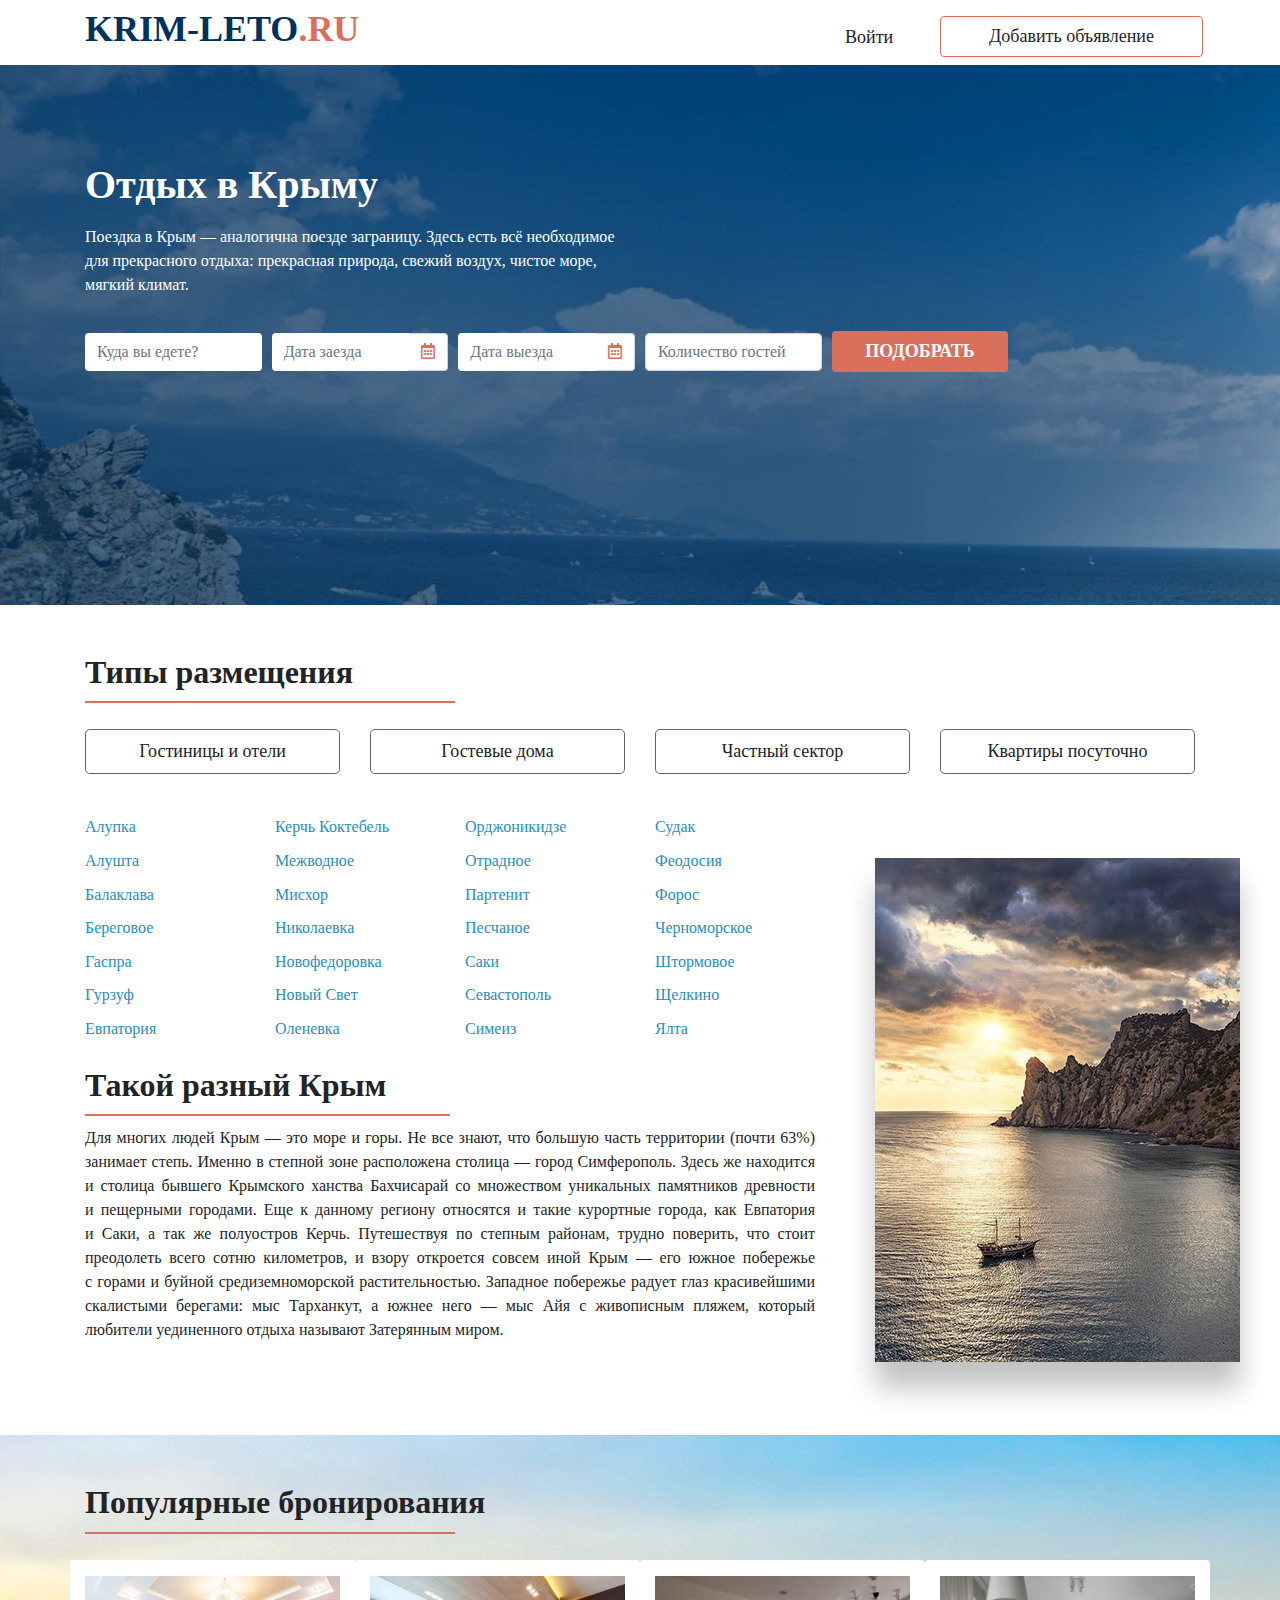
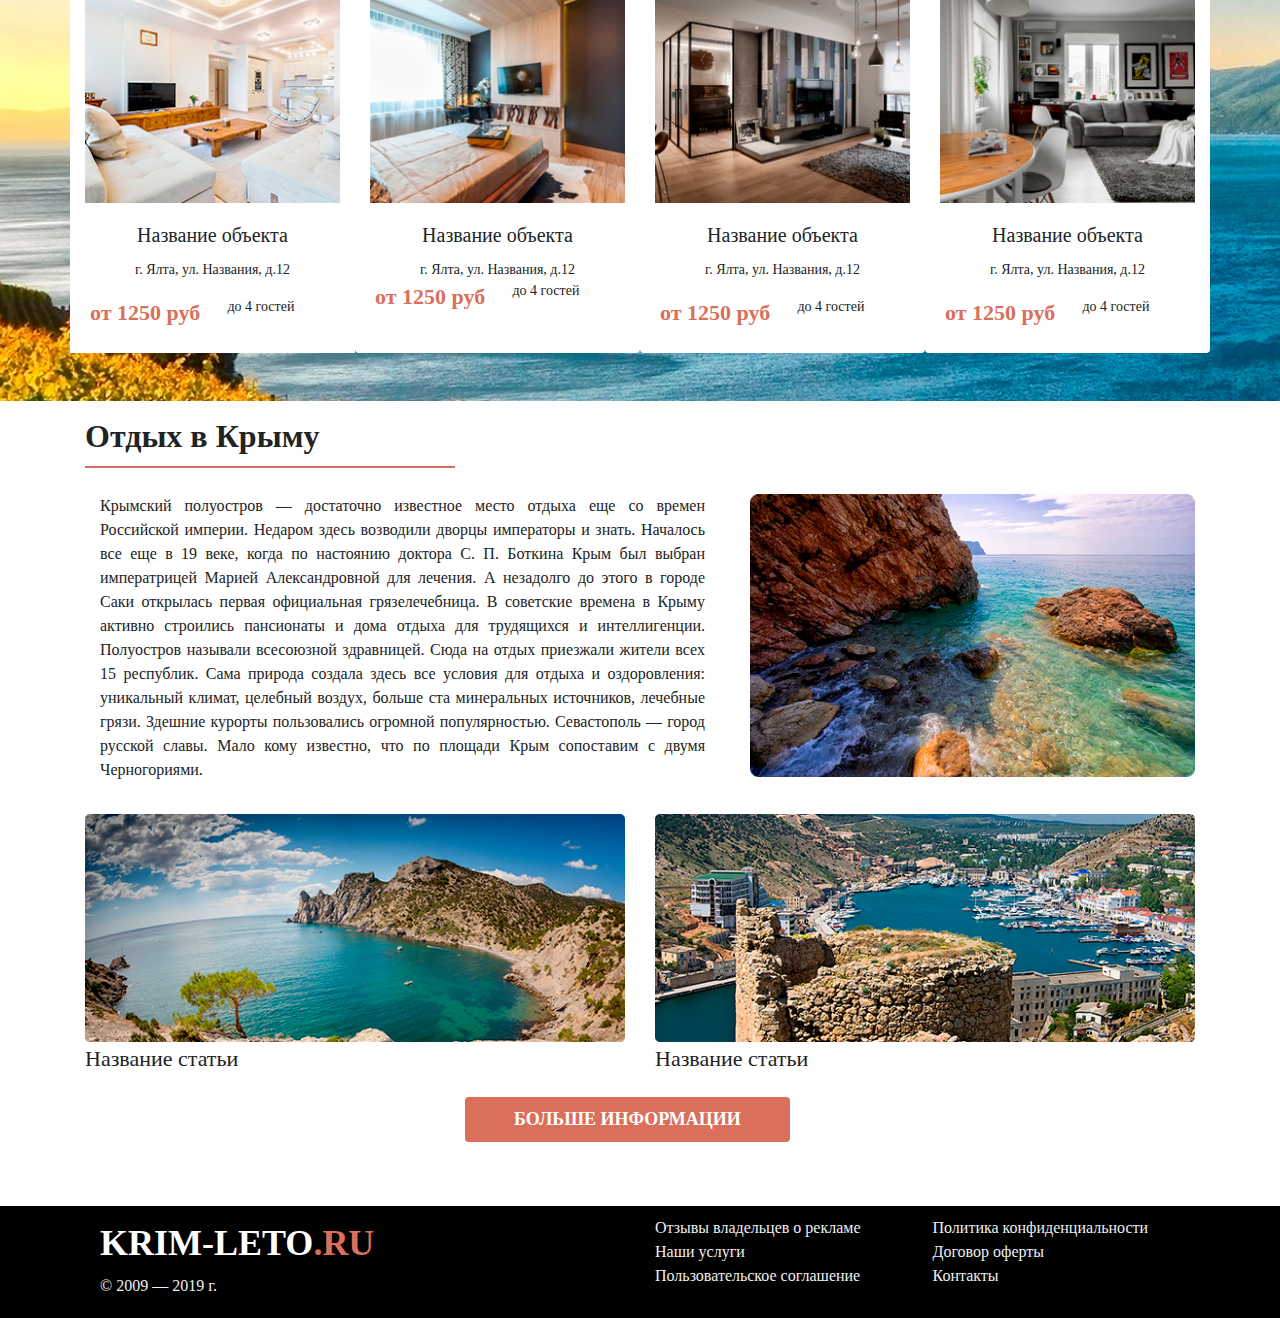
==== commit 8637bf9e: "картинка меню рыжее наведение" ====
--- a/index.html
+++ b/index.html
@@ -14,9 +14,6 @@
   <link rel="stylesheet" href="fontawesome/css/all.min.css">
   <script src="https://stackpath.bootstrapcdn.com/bootstrap/4.3.1/js/bootstrap.min.js" integrity="sha384-JjSmVgyd0p3pXB1rRibZUAYoIIy6OrQ6VrjIEaFf/nJGzIxFDsf4x0xIM+B07jRM" crossorigin="anonymous"></script>
   <script src="js/bootstrap.js"></script>
-
-
-
 </head>
 
 <body class="krim-project">
@@ -81,11 +78,10 @@
             </div>
           </div>
           <div class="col-lg-2 col-12 mb-4">
-            <input type="text" class="form-control big_input border-0" name="somename" placeholder="Кол-во гостей">
-            <input type="text" class="form-control small_input border-0" name="somename" placeholder="Количество гостей">
+            <input type="text" class="form-control" id="input_guests" placeholder="Количество гостей">
           </div>
           <div class="col-lg-2 col-12 mb-4">
-            <button type="submit" class="btn px-xl-4  w-100 choice__button ">Подобрать</button>
+            <button type="submit" class="btn px-lg-4  w-100 choice__button ">Подобрать</button>
           </div>
 
         </div>
@@ -171,36 +167,35 @@
                     Смотреть все</ins>
                 </a>
               </div>
-
-            </div>
-
-            <div class="col-lg-12 col-12 pt-4">
-              <h2 class="about__title">Такой разный Крым</h2>
-              <div class="col-xl-6 line"></div>
-              <p class="te text-justify">Для многих людей Крым&nbsp;&mdash;
-                это море и&nbsp;горы. Не&nbsp;все знают, что большую часть территории
-                (почти 63%) занимает степь. Именно в&nbsp;степной зоне расположена
-                столица&nbsp;&mdash; город Симферополь. Здесь&nbsp;же находится и&nbsp;столица
-                бывшего Крымского ханства Бахчисарай со&nbsp;множеством уникальных памятников
-                древности и&nbsp;пещерными городами. Еще к&nbsp;данному региону относятся и&nbsp;такие
-                курортные города, как Евпатория и&nbsp;Саки, а&nbsp;так&nbsp;же полуостров Керчь.
-                Путешествуя по&nbsp;степным районам, трудно поверить, что стоит преодолеть всего
-                сотню километров, и&nbsp;взору откроется совсем иной Крым&nbsp;&mdash; его южное побережье
-                с&nbsp;горами и&nbsp;буйной средиземноморской растительностью. Западное побережье радует
-                глаз красивейшими скалистыми берегами: мыс Тарханкут, а&nbsp;южнее него&nbsp;&mdash;
-                мыс Айя с&nbsp;живописным пляжем, который любители уединенного отдыха называют
-                Затерянным миром.</p>
-            </div>
-          </div>
-
-
-          <div class="col-lg-4 col-12 mt-lg-5 pt-lg-5">
-            <p> <img class="mt-xl-5 w-100 h-100 image-hover img-rotate-y" src="images/shadow.png" alt="Бронирования в Крыму">
+            </div>
+            <div class="row">
+              <div class="col-lg-12 col-12 pt-4">
+                <h2 class="about__title">Такой разный Крым</h2>
+                <div class="col-xl-6 line"></div>
+                <p class="text-justify">Для многих людей Крым&nbsp;&mdash;
+                  это море и&nbsp;горы. Не&nbsp;все знают, что большую часть территории
+                  (почти 63%) занимает степь. Именно в&nbsp;степной зоне расположена
+                  столица&nbsp;&mdash; город Симферополь. Здесь&nbsp;же находится и&nbsp;столица
+                  бывшего Крымского ханства Бахчисарай со&nbsp;множеством уникальных памятников
+                  древности и&nbsp;пещерными городами. Еще к&nbsp;данному региону относятся и&nbsp;такие
+                  курортные города, как Евпатория и&nbsp;Саки, а&nbsp;так&nbsp;же полуостров Керчь.
+                  Путешествуя по&nbsp;степным районам, трудно поверить, что стоит преодолеть всего
+                  сотню километров, и&nbsp;взору откроется совсем иной Крым&nbsp;&mdash; его южное побережье
+                  с&nbsp;горами и&nbsp;буйной средиземноморской растительностью. Западное побережье радует
+                  глаз красивейшими скалистыми берегами: мыс Тарханкут, а&nbsp;южнее него&nbsp;&mdash;
+                  мыс Айя с&nbsp;живописным пляжем, который любители уединенного отдыха называют
+                  Затерянным миром.</p>
+              </div>
+            </div>
+          </div>
+
+
+          <div class="col-lg-4 col-12 pt-lg-5">
+            <p> <img class="image-nature" src="images/shadow.png" alt="Бронирования в Крыму">
           </div>
         </div>
       </div>
     </section>
-
     <section class="cards py-5">
       <div class="container">
         <div class="row">
@@ -222,7 +217,6 @@
                 <div class="info">
                   <div class="row">
                     <div class="col-xl-6 px-0">
-
                       <p class="card-text">
                         <small class="cards__popular__object__price">от&nbsp;1250 руб</small></p>
                     </div>
@@ -243,7 +237,6 @@
                 <div class="info">
                   <div class="row">
                     <div class="col-xl-6 px-0">
-
                       <p class="card-text">
                         <small class="cards__popular__object__price">от&nbsp;1250 руб</small></p>
                     </div>
@@ -263,7 +256,6 @@
                 <div class="info">
                   <div class="row">
                     <div class="col-xl-6 px-0">
-
                       <p class="card-text">
                         <small class="cards__popular__object__price">от&nbsp;1250 руб</small></p>
                     </div>
@@ -300,7 +292,6 @@
               <li data-target="#slider" data-slide-to="1" class="static mx-2"></li>
               <li data-target="#slider" data-slide-to="2" class="static mx-2"></li>
               <li data-target="#slider" data-slide-to="3" class="static"></li>
-
             </ol>
           </div>
         </div>
@@ -309,7 +300,6 @@
 
 
     <section class="articles" id="articles">
-
       <article class="seo-block">
         <div class="container">
           <div class="row">
@@ -319,7 +309,6 @@
             </div>
           </div>
         </div>
-
         <div class="container">
           <div class="row">
             <div class="col-lg-7 col-12">
@@ -331,26 +320,17 @@
               <img src="images/more.png" class="image-krim" alt="Крымские скалы">
               <div class="col-12 d-lg-none mt-5 line-grey"></div>
             </div>
-
-
             <div class="col-lg-6 col-12">
-
               <img src="images/buhta2.png" class="image-krim mt-3" alt="Крымская бухта">
               <h2 class="seo-article pt-1">Название статьи</h2>
             </div>
             <div class="col-lg-6 col-12">
               <img src="images/buhta.png" class="image-krim mt-3" alt="Крымcкое побережье">
               <h2 class="seo-article pt-1">Название статьи</h2>
-
-            </div>
-          </div>
-        </div>
-
-
+            </div>
+          </div>
+        </div>
       </article>
-
-
-
       <div class="container">
         <div class="row">
           <div class="col-xl-4 col-12 mx-auto pt-3 pb-5">
@@ -358,18 +338,8 @@
           </div>
         </div>
       </div>
-
-
-
-
     </section>
   </main>
-
-
-
-
-
-
 
   <footer class="footer-info mt-3">
     <div class="container">
@@ -383,7 +353,6 @@
             </li>
           </ul>
 
-
         </div>
         <div class="col-xl-3 col-12">
           <div class="py-0 mt-0 footer-info"><a href="" class="footer-doc footer-feed">Отзывы владельцев о&nbsp;рекламе</a></div>
@@ -405,7 +374,6 @@
       </div>
     </div>
 
-
   </footer>
 
 </body>
--- a/css/style.css
+++ b/css/style.css
@@ -289,35 +289,14 @@
   background: #fff;
 }
 
-.image-hover a {
-  text-decoration: none
-}
-
-
-.img-rotate-y {
-  -webkit-transition: all 1.3s ease-in-out;
-  -moz-transition: all 1.3s ease-in-out;
-  -ms-transition: all 1.3s ease-in-out;
-  -o-transition: all 1.3s ease-in-out;
-  transition: all 1.2s ease-in-out;
-}
-
-.img-rotate-y:hover {
-  -webkit-transform: rotateY(180deg);
-  -moz-transform: rotateY(180deg);
-  -ms-transform: rotateY(180deg);
-  -o-transform: rotateY(180deg);
-  transform: rotateY(180deg);
-}
 
 .carousel-indicators li {
   width: 20px;
   height: 20px;
   border-radius: 100%;
   background-color: rgb(218, 111, 91);
-  ;
-  ;
-}
+}
+
 
 .carousel-indicators {
   bottom: -50px;
@@ -344,4 +323,8 @@
     margin: 0;
     width: 360px;
   }
-}
+
+  .footer-doc:hover {
+    color: rgb(218, 111, 91);
+  }
+}
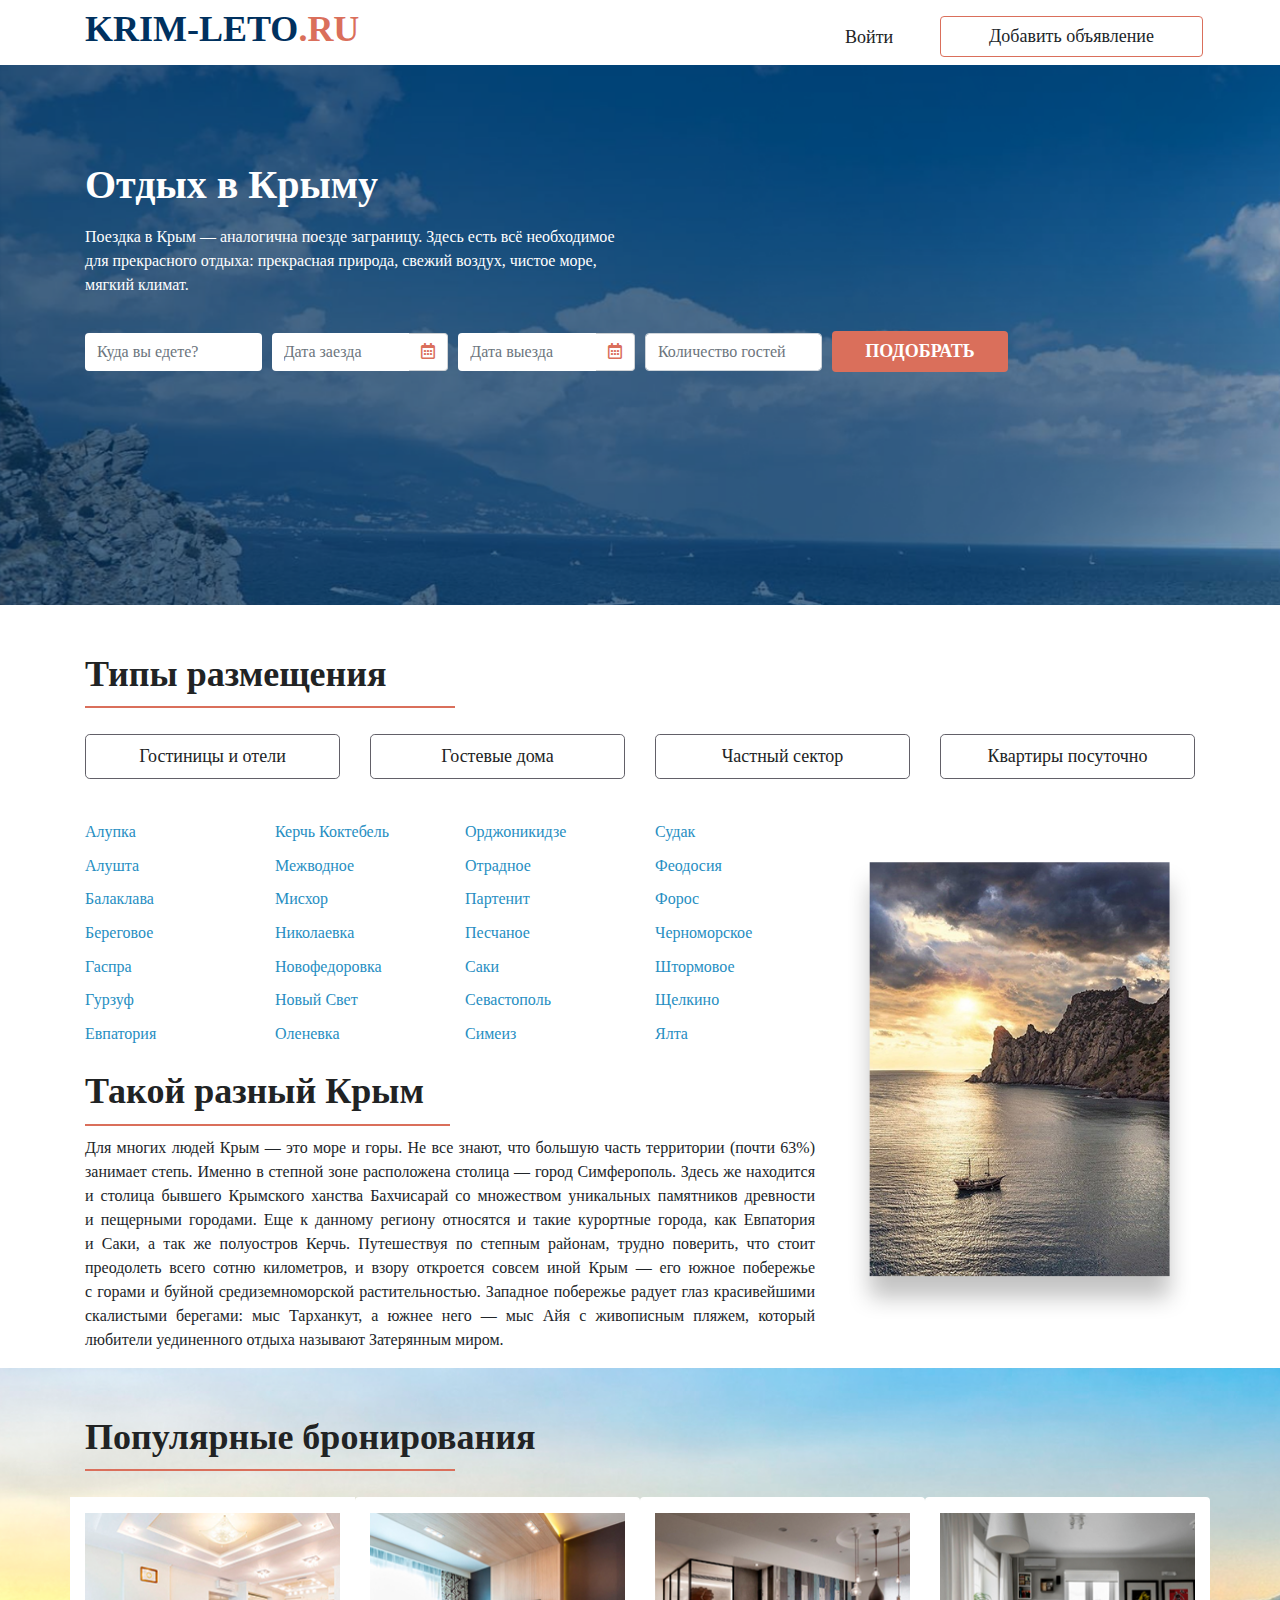
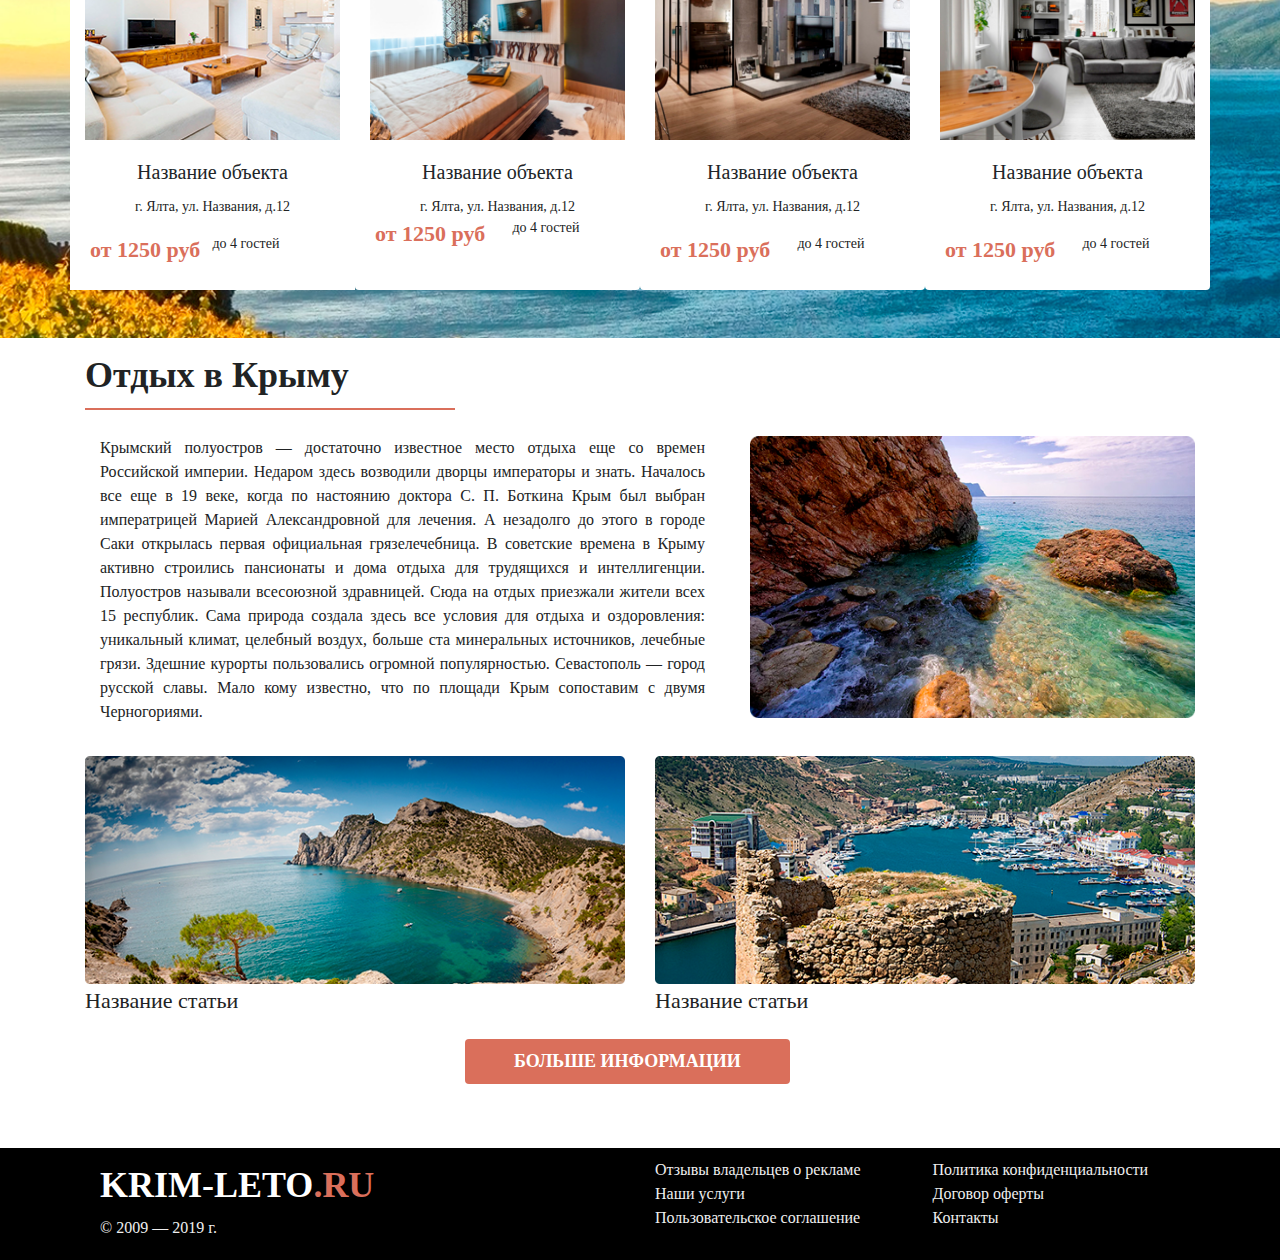
==== commit 8dbf614a: "23-09" ====
--- a/index.html
+++ b/index.html
@@ -31,7 +31,7 @@
           <div class="col-xl-1 col-lg-1 d-none d-lg-block pt-3">
             <a class="link-page navigation-item-link" href="#">Войти</a>
           </div>
-          <div class="col-xl-3 col-lg-2 d-none d-lg-block mt-2">
+          <div class="col-xl-3 col-lg-2 d-none d-lg-block mt-2 navigation-info">
             <a class="btn px-5 navigation-item-button">Добавить&nbsp;объявление</a>
           </div>
         </div>
@@ -81,9 +81,8 @@
             <input type="text" class="form-control" id="input_guests" placeholder="Количество гостей">
           </div>
           <div class="col-lg-2 col-12 mb-4">
-            <button type="submit" class="btn px-lg-4  w-100 choice__button ">Подобрать</button>
-          </div>
-
+            <button type="submit" class="btn px-lg-4  w-100 choice__button">Подобрать</button>
+          </div>
         </div>
       </div>
     </div>
@@ -208,7 +207,7 @@
 
       <div class="mt-3">
         <div class="container">
-          <div class="row justify-content-center">
+          <div class="row">
             <div class="col-lg-3 col-md-8 col-11 cards__popular__object">
               <img src="images/hotel4.png" class="image-krim card-img-top pt-3" alt="Объект в Крыму">
               <div class="card-body">
@@ -216,18 +215,17 @@
                 <p class="cards__popular__object__adress text-center">г. Ялта, ул. Названия, д.12</p>
                 <div class="info">
                   <div class="row">
-                    <div class="col-xl-6 px-0">
+                    <div class="col-lg-6 px-0">
                       <p class="card-text">
                         <small class="cards__popular__object__price">от&nbsp;1250 руб</small></p>
                     </div>
-                    <div class="col-xl-6">
+                    <div class="col-lgl-6">
                       <p class="cards__popular__object__guest">до&nbsp;4&nbsp;гостей</p>
                     </div>
                   </div>
                 </div>
               </div>
             </div>
-
 
             <div class="col-lg-3 col-md-8 d-none col-11 d-lg-block card cards__popular__object">
               <img src="images/hotel3.png" class="image-krim card-img-top pt-3" alt="Объект в Крыму">
@@ -236,11 +234,11 @@
                 <div class="cards__popular__object__adress text-center">г. Ялта, ул. Названия, д.12</div>
                 <div class="info">
                   <div class="row">
-                    <div class="col-xl-6 px-0">
+                    <div class="col-lg-6 px-0">
                       <p class="card-text">
                         <small class="cards__popular__object__price">от&nbsp;1250 руб</small></p>
                     </div>
-                    <div class="col-xl-6">
+                    <div class="col-lg-6">
                       <p class="cards__popular__object__guest">до&nbsp;4&nbsp;гостей</p>
                     </div>
                   </div>
@@ -286,6 +284,7 @@
               </div>
             </div>
           </div>
+
           <div class="col-12 mt-3 d-lg-none">
             <ol class="carousel-indicators">
               <li data-target="#slider" data-slide-to="0" class="active"></li>
@@ -298,7 +297,6 @@
       </div>
     </section>
 
-
     <section class="articles" id="articles">
       <article class="seo-block">
         <div class="container">
--- a/css/style.css
+++ b/css/style.css
@@ -13,8 +13,14 @@
   list-style: none;
 }
 
+a {
+  text-decoration: none;
+  color: rgb(33, 35, 36);
+}
+
 a:hover {
   text-decoration: none;
+  color: rgb(218, 111, 91);
 }
 
 a:active,
@@ -58,8 +64,27 @@
   border-color: rgb(218, 111, 91);
   background: white;
   font-size: 18px;
-  font-family: "Gilroy";
-}
+}
+
+.navigation-item-button:hover {
+  border-style: solid;
+  background: rgb(218, 111, 91);
+  color: white !important;
+}
+
+.breadcrumb-card a:hover {
+  color: rgb(218, 111, 91) !important;
+}
+
+.choice__button:hover {
+ background-color: rgb(206, 103, 83) !important;
+ color: white !important;
+}
+
+.input-group:hover {
+  border-color: rgb(206, 103, 83) !important;
+}
+
 
 .header {
   height: 60vh;
@@ -72,6 +97,8 @@
   background-image: url(../images/Krim-town.png);
   background-size: cover;
   color: white;
+  max-width: 100%;
+  height: 30vh;
 }
 
 h1 {
@@ -79,8 +106,6 @@
   font-weight: bold;
 }
 
-
-
 .krim-project {
   font-family: "Gilroy";
 }
@@ -94,7 +119,7 @@
 }
 
 .choice__button {
-  border-style: solid;
+  border-style: 3px solid;
   background-color: rgb(218, 111, 91);
   color: rgb(255, 255, 255);
   text-transform: uppercase;
@@ -102,9 +127,19 @@
   font-size: 18px;
 }
 
+.button-filter {
+  border: 4px solid rgb(218, 111, 91);
+  background-color: rgb(255, 255, 255);
+  color: rgb(218, 111, 91);
+  text-transform: uppercase;
+  font-weight: bold;
+  font-size: 18px;
+}
+
 .about__title {
   color: rgb(33, 35, 36);
   font-weight: bold;
+  font-size: 36px;
 }
 
 .line {
@@ -114,11 +149,9 @@
 
 .line-grey {
   margin: 10px 0;
-  border-bottom: 2px solid rgb(105, 110, 120);
-}
-
-
-.objects {}
+  border-bottom: 2px solid rgb(208, 208, 208);
+}
+
 
 .towns-group {
   margin-top: 5px;
@@ -161,7 +194,6 @@
 }
 
 .cards__popular__object {
-  max-width: 100%;
   height: auto;
   border: 0;
   background-color: rgb(255, 255, 255);
@@ -235,6 +267,17 @@
   color: rgb(218, 111, 91);
 }
 
+.fa-reply,
+.fa-heart {
+  color: rgb(33, 35, 36);
+}
+
+.fa-reply:hover,
+.fa-heart:hover {
+  color: rgb(218, 111, 91);
+}
+
+
 .btn_date {
   border: solid rgb(207, 210, 213) 1px;
   border-left: 0;
@@ -244,6 +287,10 @@
 
 .form-control:active {
   border: none;
+}
+
+.form-control {
+  color: rgb(33, 35, 36);
 }
 
 .show-all {
@@ -271,7 +318,18 @@
   box-shadow: 0 0 0 0 rgba(0, 123, 255, 0) !important;
 }
 
-.image-krim {
+.image-krim,
+.image-map {
+  max-width: 100%;
+  height: auto;
+}
+
+.image-small {
+  max-width: 300%;
+  height: auto;
+}
+
+.image-nature {
   max-width: 100%;
   height: auto;
 }
@@ -315,16 +373,249 @@
   .small_input {
     display: none;
     margin: 0 auto;
-    width: 96%;
   }
 
   .big_input {
     display: inline-block;
     margin: 0;
-    width: 360px;
   }
 
   .footer-doc:hover {
     color: rgb(218, 111, 91);
   }
-}
+
+  .basic-breadcrumbs li {
+    font-weight: light;
+    font-size: 14px;
+    color: rgb(33, 35, 36);
+  }
+
+  .basic-breadcrumbs li a,
+  .basic-breadcrumbs li a:link,
+  .basic-breadcrumbs li a:visited {
+    padding: 5px 8px;
+    color: rgb(218, 111, 91);
+    position: relative;
+  }
+
+  .basic-breadcrumbs li a:before {
+    content: "";
+    position: absolute;
+    border: 5px solid transparent;
+    border-right: none;
+    border-left: 5px solid rgb(218, 111, 91);
+    top: 50%;
+    right: -5px;
+    transform: translate(0, -50%);
+  }
+
+  .basic-breadcrumbs li:last-of-type a {
+    color: rgb(33, 35, 36);
+  }
+
+  .basic-breadcrumbs li:last-of-type a:before {
+    display: none;
+  }
+
+  .breadcrumb-holder {
+    background-color: white;
+  }
+
+
+  .breadcrumb-holder ul {
+    display: flex;
+  }
+
+  .breadcrumb-holder li:last-of-type a {
+    cursor: text;
+  }
+
+  .breadcrumb-holder li a,
+  .breadcrumb-holder li a:link,
+  .breadcrumb-holder li a:visited {
+    text-decoration: none;
+    display: block;
+  }
+
+  .search-parameters {
+    font-size: 22px;
+    font-weight: medium;
+  }
+
+  .filter-type {
+    font-size: 18px;
+    font-weight: medium;
+  }
+
+  .object-parameter {
+    font-size: 16px;
+    font-weight: light;
+  }
+
+  .comments-list li {
+    margin-bottom: 15px;
+    display: block;
+    position: relative;
+  }
+
+  .comments-list li:after {
+    content: '';
+    display: block;
+    clear: both;
+    height: 0;
+    width: 0;
+  }
+
+  .reply-list {
+    padding-left: 67px;
+    clear: both;
+  }
+
+  .comment-main-level:after {
+    content: '';
+    width: 0;
+    height: 0;
+    display: block;
+    clear: both;
+  }
+
+
+  .comment-box .comment-head {
+    padding: 10px 12px;
+    border-bottom: 1px solid #E5E5E5;
+    overflow: hidden;
+    -webkit-border-radius: 4px 4px 0 0;
+    -moz-border-radius: 4px 4px 0 0;
+    border-radius: 4px 4px 0 0;
+  }
+
+  .comment-box .comment-head i {
+    float: right;
+    position: relative;
+    top: 2px;
+    color: #A6A6A6;
+    cursor: pointer;
+    -webkit-transition: color 0.3s ease;
+    -o-transition: color 0.3s ease;
+    transition: color 0.3s ease;
+  }
+
+  .comment-box .comment-head i:hover {
+    color: rgb(218, 111, 91);
+  }
+
+  .comment-box .comment-name {
+    color: rgb(33, 35, 36);
+    font-size: 24px;
+    font-weight: regular;
+    float: left;
+    margin-right: 10px;
+  }
+
+  .comment-box .comment-head span {
+    float: left;
+    color: #999;
+    font-size: 20px;
+    position: relative;
+    top: 1px;
+  }
+
+  .comment-box .comment-content {
+    background: #FFF;
+    padding: 12px;
+    font-size: 18px;
+    font-weight: light;
+    color: rgb(33, 35, 36);
+    -webkit-border-radius: 0 0 4px 4px;
+    -moz-border-radius: 0 0 4px 4px;
+    border-radius: 0 0 4px 4px;
+  }
+
+  .comment-name a {
+    color: rgb(218, 111, 91);
+
+  }
+
+  .comment-box .comment-name.by-author:after {
+    content: 'гость';
+    background: rgb(218, 111, 91);
+    color: #FFF;
+    font-size: 16px;
+    padding: 3px 5px;
+    font-weight: regular;
+    margin-left: 10px;
+    -webkit-border-radius: 3px;
+    -moz-border-radius: 3px;
+    border-radius: 3px;
+  }
+
+  .number,
+  .adress {
+    font-size: 18px;
+    color: rgb(33, 35, 36);
+  }
+
+  .object-info_detail {
+    font-size: 16px;
+    color: rgb(33, 35, 36);
+    line-height: 1.5;
+  }
+
+  .object-info_number {
+    font-size: 16px;
+    color: rgb(33, 35, 36);
+    background-color: rgb(250, 211, 213);
+    font-weight: bold;
+    line-height: 1.333;
+  }
+
+  .period {
+    font-size: 24px;
+    color: rgb(33, 35, 36);
+    font-weight: bold;
+  }
+
+  .period-booking {
+    font-size: 24px;
+    color: rgb(33, 35, 36);
+  }
+
+  ::-webkit-input-placeholder {
+    color: rgb(33, 35, 36);
+    opacity: 1;
+  }
+
+  ::-moz-placeholder {
+    color: rgb(33, 35, 36);
+    opacity: 1;
+  }
+
+  :-moz-placeholder {
+    color: rgb(33, 35, 36);
+    opacity: 1;
+  }
+
+  :-ms-input-placeholder {
+    color: rgb(33, 35, 36);
+    opacity: 1;
+  }
+}
+
+
+
+
+
+
+
+
+
+
+
+
+
+
+
+
+
+
+}
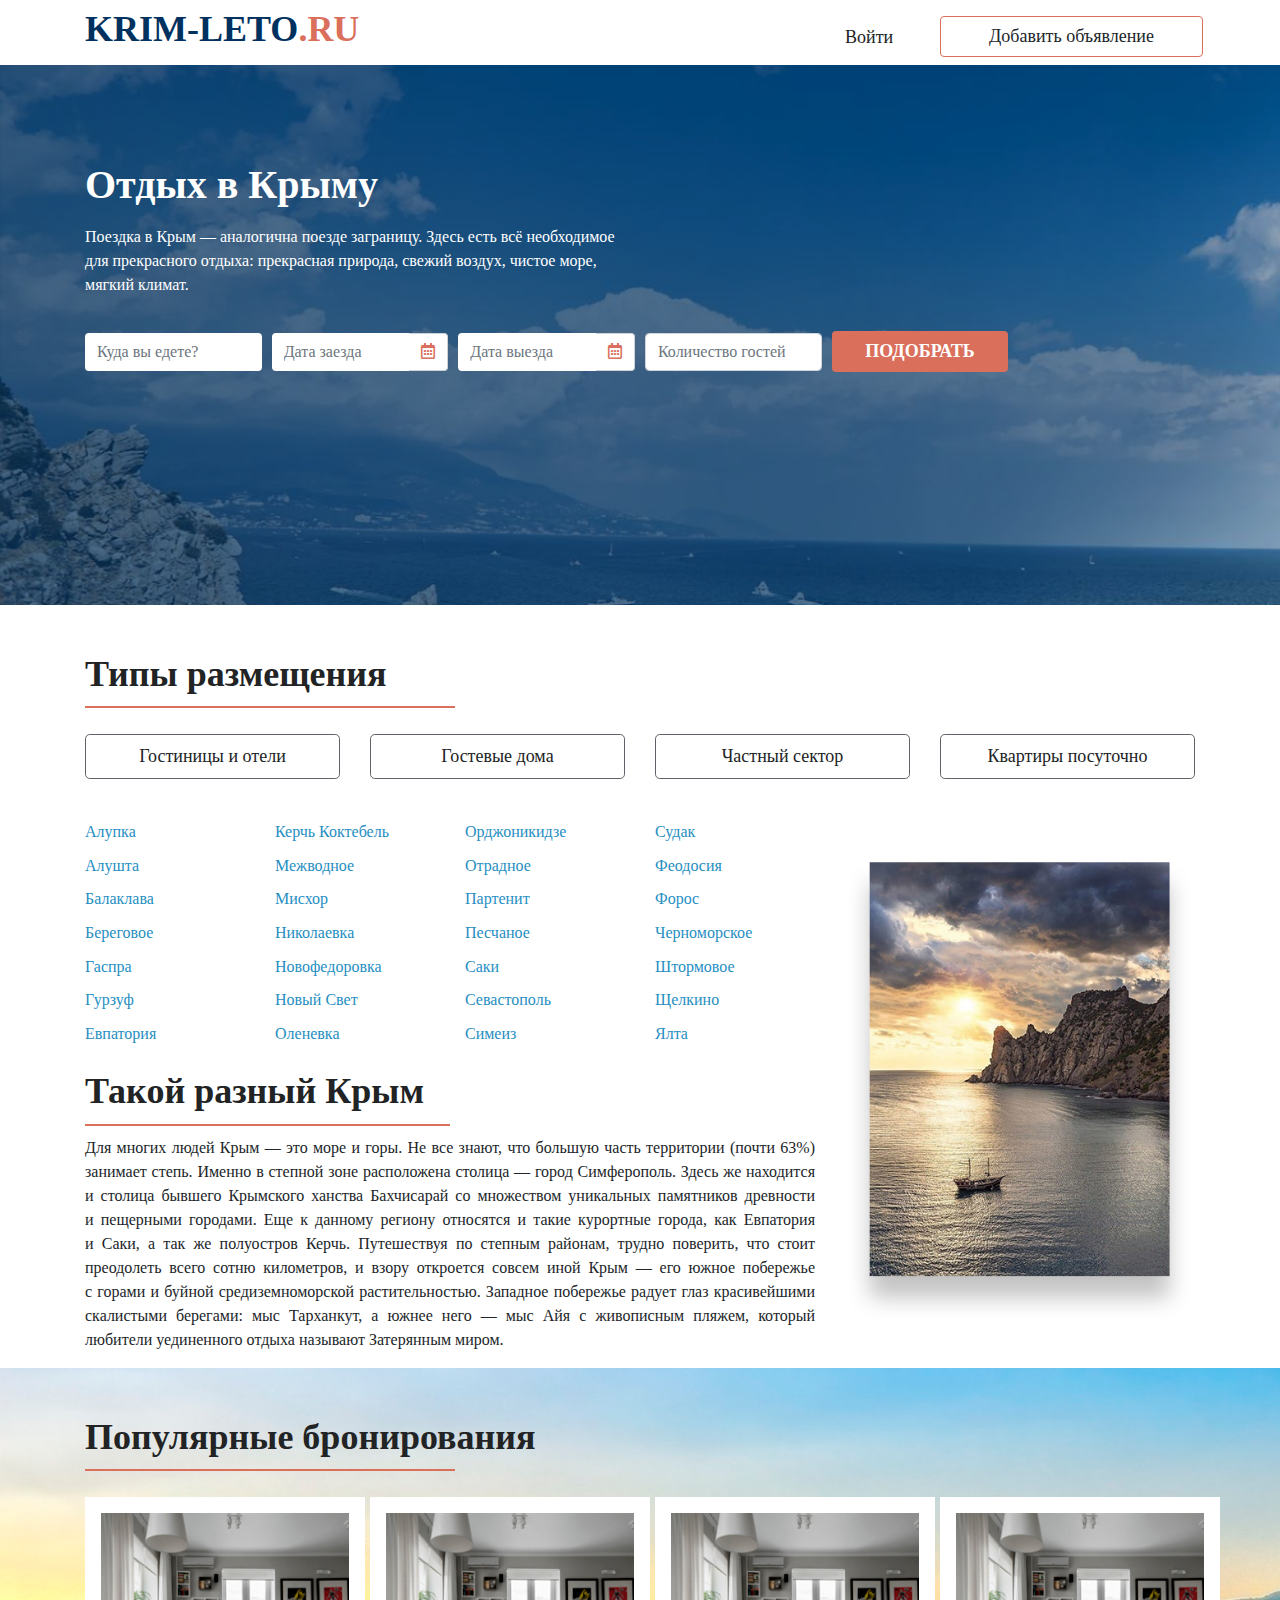
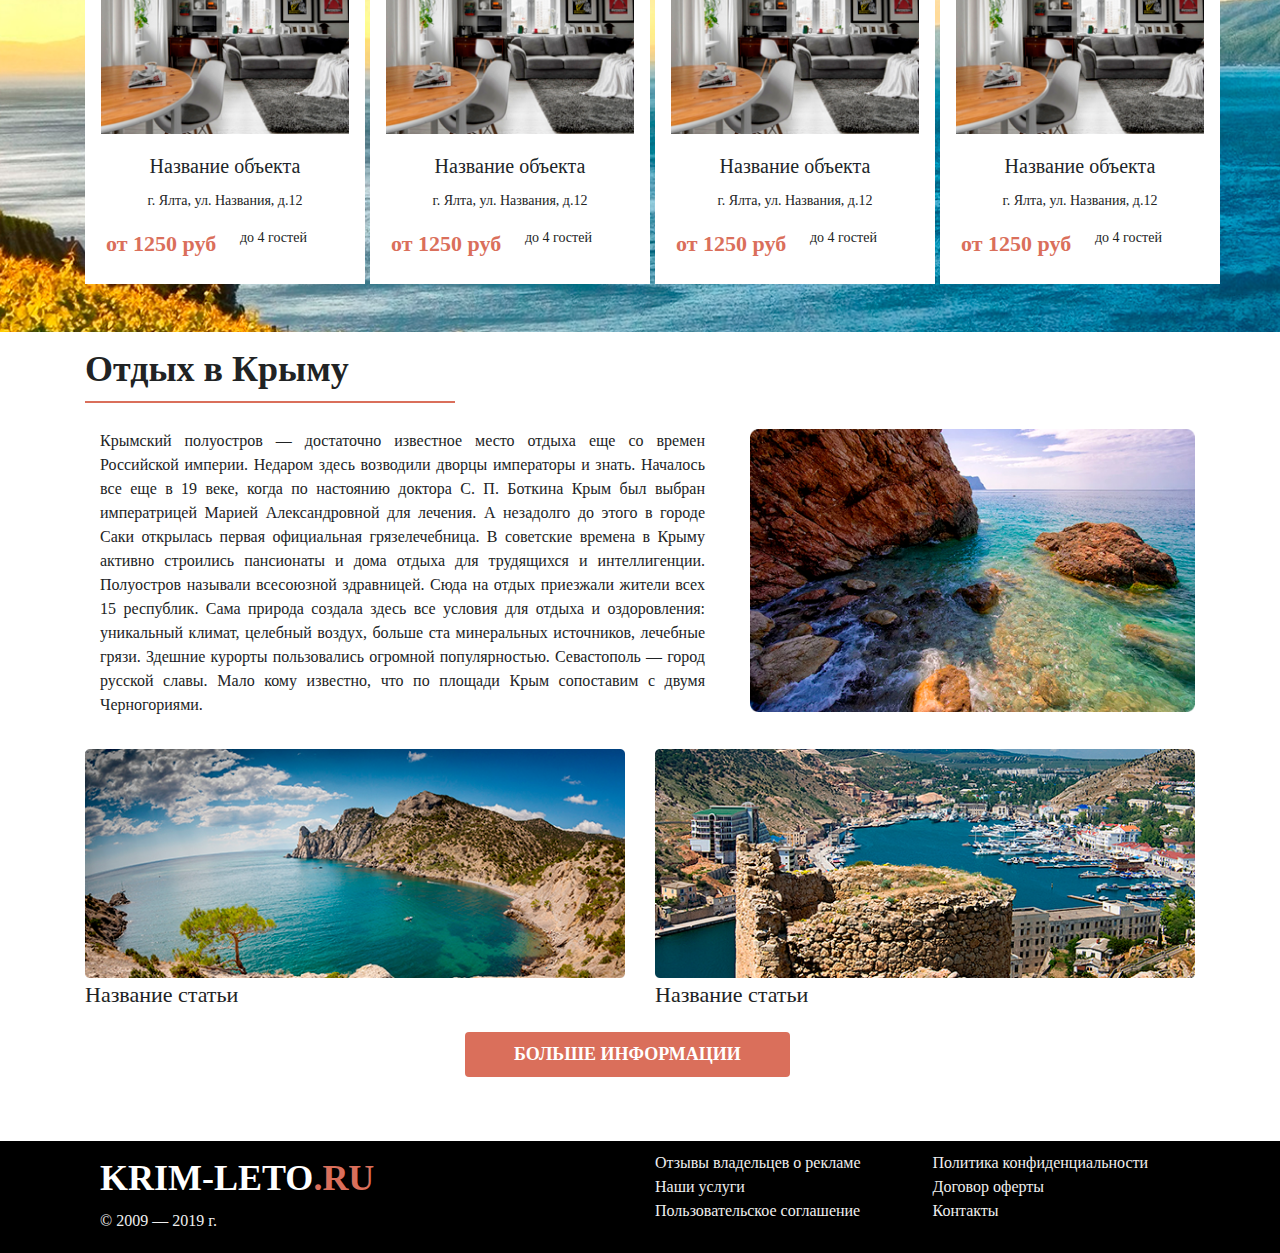
==== commit eb7fff65: "cards new" ====
--- a/index.html
+++ b/index.html
@@ -208,82 +208,94 @@
       <div class="mt-3">
         <div class="container">
           <div class="row">
-            <div class="col-lg-3 col-md-8 col-11 cards__popular__object">
-              <img src="images/hotel4.png" class="image-krim card-img-top pt-3" alt="Объект в Крыму">
-              <div class="card-body">
-                <h5 class="card-title text-center">Название объекта</h5>
-                <p class="cards__popular__object__adress text-center">г. Ялта, ул. Названия, д.12</p>
-                <div class="info">
-                  <div class="row">
-                    <div class="col-lg-6 px-0">
-                      <p class="card-text">
-                        <small class="cards__popular__object__price">от&nbsp;1250 руб</small></p>
-                    </div>
-                    <div class="col-lgl-6">
-                      <p class="cards__popular__object__guest">до&nbsp;4&nbsp;гостей</p>
+            <div class="col-lg-3 col-md-12 col-12 cards__popular__object">
+              <div class="bg-white px-3">
+                <img src="images/hotel1.png" class="image-krim card-img-top pt-3" alt="Объект в Крыму">
+                <div class="card-body">
+                  <h5 class="card-title text-center">Название объекта</h5>
+                  <p class="cards__popular__object__adress text-center">г. Ялта, ул. Названия, д.12</p>
+                  <div class="info">
+                    <div class="row">
+                      <div class="col-xl-6 px-0">
+                        <p class="card-text">
+                          <small class="cards__popular__object__price">от&nbsp;1250 руб</small></p>
+                      </div>
+                      <div class="col-xl-6">
+                        <p class="cards__popular__object__guest">до&nbsp;4&nbsp;гостей</p>
+                      </div>
                     </div>
                   </div>
                 </div>
               </div>
             </div>
 
-            <div class="col-lg-3 col-md-8 d-none col-11 d-lg-block card cards__popular__object">
-              <img src="images/hotel3.png" class="image-krim card-img-top pt-3" alt="Объект в Крыму">
-              <div class="card-body">
-                <h5 class="card-title text-center">Название объекта</h5>
-                <div class="cards__popular__object__adress text-center">г. Ялта, ул. Названия, д.12</div>
-                <div class="info">
-                  <div class="row">
-                    <div class="col-lg-6 px-0">
-                      <p class="card-text">
-                        <small class="cards__popular__object__price">от&nbsp;1250 руб</small></p>
-                    </div>
-                    <div class="col-lg-6">
-                      <p class="cards__popular__object__guest">до&nbsp;4&nbsp;гостей</p>
+            <div class="col-lg-3 col-md-6 col-12 d-none d-lg-block cards__popular__object">
+              <div class="bg-white px-3">
+                <img src="images/hotel1.png" class="image-krim card-img-top pt-3" alt="Объект в Крыму">
+                <div class="card-body">
+                  <h5 class="card-title text-center">Название объекта</h5>
+                  <p class="cards__popular__object__adress text-center">г. Ялта, ул. Названия, д.12</p>
+                  <div class="info">
+                    <div class="row">
+                      <div class="col-xl-6 px-0">
+                        <p class="card-text">
+                          <small class="cards__popular__object__price">от&nbsp;1250 руб</small></p>
+                      </div>
+                      <div class="col-xl-6">
+                        <p class="cards__popular__object__guest">до&nbsp;4&nbsp;гостей</p>
+                      </div>
                     </div>
                   </div>
                 </div>
               </div>
             </div>
 
-            <div class="col-lg-3 col-md-8 col-11 d-none d-lg-block card cards__popular__object">
-              <img src="images/hotel2.png" class="image-krim card-img-top pt-3" alt="Объект в Крыму">
-              <div class="card-body">
-                <h5 class="card-title text-center">Название объекта</h5>
-                <p class="cards__popular__object__adress text-center">г. Ялта, ул. Названия, д.12</p>
-                <div class="info">
-                  <div class="row">
-                    <div class="col-xl-6 px-0">
-                      <p class="card-text">
-                        <small class="cards__popular__object__price">от&nbsp;1250 руб</small></p>
-                    </div>
-                    <div class="col-xl-6">
-                      <p class="cards__popular__object__guest">до&nbsp;4&nbsp;гостей</p>
+
+            <div class="col-lg-3 col-md-6 col-11 d-none d-lg-block cards__popular__object">
+              <div class="bg-white px-3">
+                <img src="images/hotel1.png" class="image-krim card-img-top pt-3" alt="Объект в Крыму">
+                <div class="card-body">
+                  <h5 class="card-title text-center">Название объекта</h5>
+                  <p class="cards__popular__object__adress text-center">г. Ялта, ул. Названия, д.12</p>
+                  <div class="info">
+                    <div class="row">
+                      <div class="col-xl-6 px-0">
+                        <p class="card-text">
+                          <small class="cards__popular__object__price">от&nbsp;1250 руб</small></p>
+                      </div>
+                      <div class="col-xl-6">
+                        <p class="cards__popular__object__guest">до&nbsp;4&nbsp;гостей</p>
+                      </div>
                     </div>
                   </div>
                 </div>
               </div>
             </div>
 
-            <div class="col-lg-3 col-md-8 col-11 d-none d-lg-block card cards__popular__object">
-              <img src="images/hotel1.png" class="image-krim card-img-top pt-3" alt="Объект в Крыму">
-              <div class="card-body">
-                <h5 class="card-title text-center">Название объекта</h5>
-                <p class="cards__popular__object__adress text-center">г. Ялта, ул. Названия, д.12</p>
-                <div class="info">
-                  <div class="row">
-                    <div class="col-xl-6 px-0">
-                      <p class="card-text">
-                        <small class="cards__popular__object__price">от&nbsp;1250 руб</small></p>
-                    </div>
-                    <div class="col-xl-6">
-                      <p class="cards__popular__object__guest">до&nbsp;4&nbsp;гостей</p>
+
+            <div class="col-lg-3 col-md-6 col-11 d-none d-lg-block cards__popular__object">
+              <div class="bg-white px-3">
+                <img src="images/hotel1.png" class="image-krim card-img-top pt-3" alt="Объект в Крыму">
+                <div class="card-body">
+                  <h5 class="card-title text-center">Название объекта</h5>
+                  <p class="cards__popular__object__adress text-center">г. Ялта, ул. Названия, д.12</p>
+                  <div class="info">
+                    <div class="row">
+                      <div class="col-xl-6 px-0">
+                        <p class="card-text">
+                          <small class="cards__popular__object__price">от&nbsp;1250 руб</small></p>
+                      </div>
+                      <div class="col-xl-6">
+                        <p class="cards__popular__object__guest">до&nbsp;4&nbsp;гостей</p>
+                      </div>
                     </div>
                   </div>
                 </div>
               </div>
             </div>
-          </div>
+
+          </div>
+
 
           <div class="col-12 mt-3 d-lg-none">
             <ol class="carousel-indicators">
--- a/css/style.css
+++ b/css/style.css
@@ -32,6 +32,17 @@
   visibility: hidden;
 }
 
+.Прямоугольник_6_копия_4 {
+  background-color: rgb(255, 255, 255);
+  box-shadow: 0px 24px 57px 0px rgb(0, 0, 0);
+  position: absolute;
+  left: 978px;
+  top: 896px;
+  width: 252px;
+  height: 225px;
+  z-index: 128;
+}
+
 
 logo:hover {
   outline: none;
@@ -77,8 +88,8 @@
 }
 
 .choice__button:hover {
- background-color: rgb(206, 103, 83) !important;
- color: white !important;
+  background-color: rgb(206, 103, 83) !important;
+  color: white !important;
 }
 
 .input-group:hover {
@@ -194,11 +205,13 @@
 }
 
 .cards__popular__object {
-  height: auto;
-  border: 0;
-  background-color: rgb(255, 255, 255);
-}
-
+
+  background-position: center center;
+}
+
+.bg-white {
+  min-width: 280px;
+}
 
 .cards__popular__object__adress {
   color: rgb(33, 35, 36);
@@ -363,10 +376,13 @@
 
 .small_input {
   display: block;
+  border-radius: 4px 0 0 4px !important;
+
 }
 
 .big_input {
   display: none;
+  border-radius: 4px 0 0 4px !important;
 }
 
 @media only screen and (min-width: 768px) {
